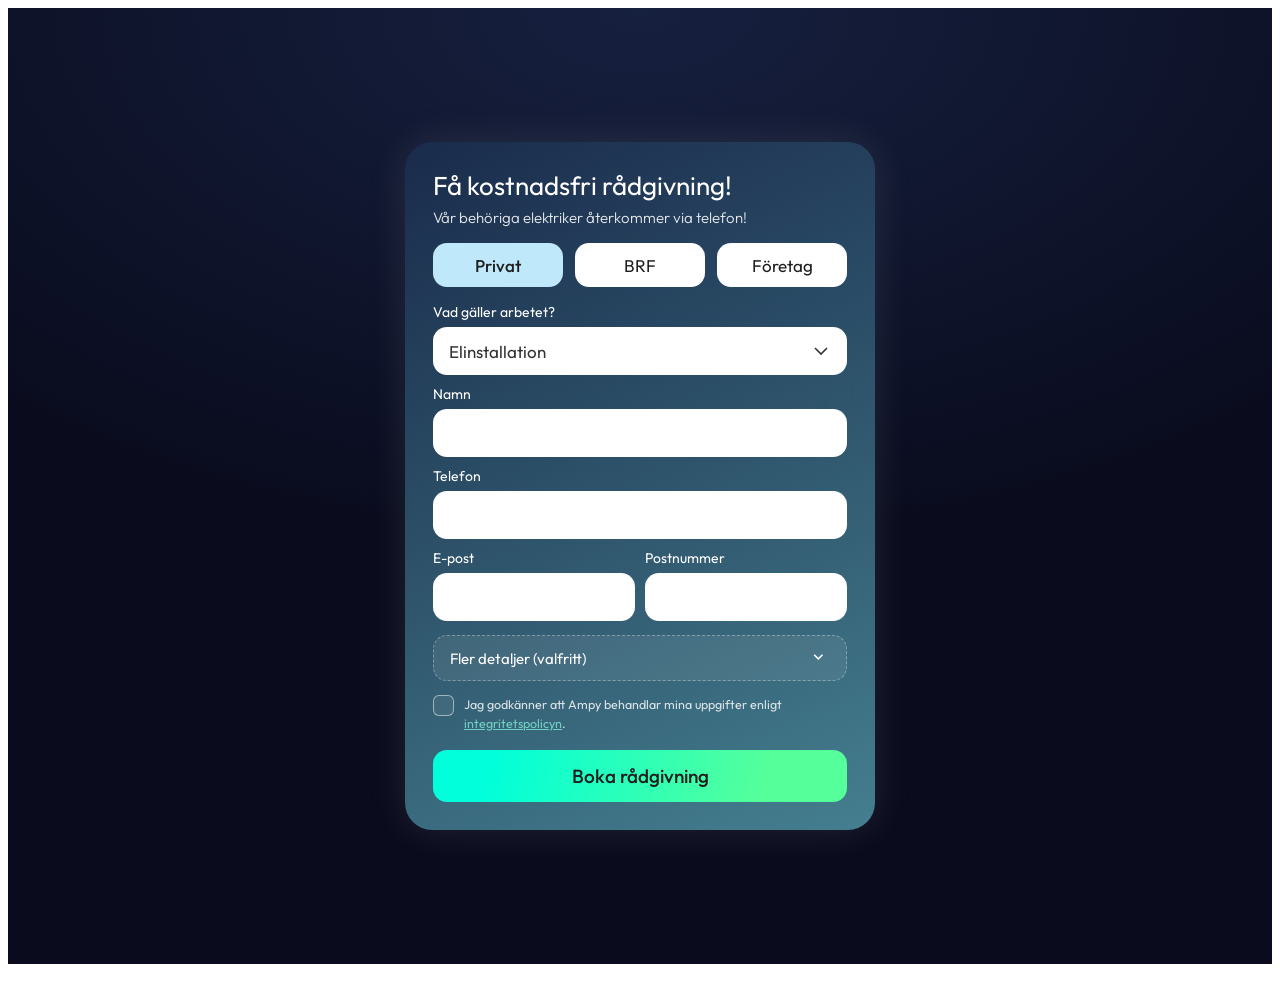
==== bricks/ampy-offert-form.html @ a992752e "Fält-struktur per bokningsavdelningens feedback - E-post är nu OBLIGATORISK (privat: Namn/Telefon st" ====
<!DOCTYPE html>
<html lang="sv">
<head>
<meta charset="utf-8">
<meta name="viewport" content="width=device-width, initial-scale=1">
<title>Ampy offertformulär — produktionskomponent</title>
<!--
  ===========================================================================
  AMPY OFFERTFORMULÄR — PRODUKTIONSKOMPONENT (WordPress / Bricks)
  ===========================================================================
  Tre delar i Bricks:
   (1) <style>  -> Bricks "Custom CSS" (scopat under .aof global class)
   (2) <div class="aof" data-ampy-path="{{post_url}}">  -> Bricks element/template i Hero 2
       (sätt data-ampy-path via DYNAMIC DATA — OBLIGATORISKT; location.pathname är bara nödfallback)
   (3) <script>  -> ETT globalt Bricks Code-element (sitewide)

  DEV MÅSTE göra innan go-live (script-toppen):
   - ENDPOINT = riktig lead-route; SOURCE_FORM bekräftad; PREVIEW=false.
   - Endpoint MÅSTE: persistera consent_at (server-timestamp) + policy_version; verifiera honeypot
     (company_url) tom; normalisera/validera; mappa kallsida -> deals.lead_magnet_slug; hantera bilder
     via multipart (skickas EJ i JSON-payloaden); rate-limita; returnera 2xx endast vid lyckad skrivning.
   - Self-hosta Outfit (@font-face nedan) och TA BORT Google Fonts-länken (PREVIEW-ONLY).
   - ?path= honoreras ENDAST när PREVIEW=true (säkerhet) — i prod styr data-ampy-path/pathname.
  ===========================================================================
-->
<link rel="preconnect" href="https://fonts.googleapis.com">
<link rel="preconnect" href="https://fonts.gstatic.com" crossorigin>
<!-- PREVIEW ONLY — ta bort i produktion, self-hosta Outfit via @font-face nedan -->
<link href="https://fonts.googleapis.com/css2?family=Outfit:wght@300;400;500;600&display=swap" rel="stylesheet">
<style>
/* @font-face{font-family:'Outfit';src:url('/wp-content/themes/ampy/fonts/Outfit.woff2') format('woff2-variations');font-weight:300 600;font-display:swap} */
:root{--mid:#090b32;--sea:#5eb1bf;--neon1:#55ff9a;--neon2:#00ffda;--crystal:#b6f2ff;--lightblue:#bfe9fb;--teal:#00a991;--ink:#1e1e1e;--charcoal:#333;--gray:#b2b2b2;--white:#fff}
.aof-host{min-height:100vh;display:flex;align-items:center;justify-content:center;padding:28px 18px;background:radial-gradient(120% 90% at 50% 0%,#16203f 0%,#0a0c1e 62%)}
.aof *{box-sizing:border-box}
.aof{width:100%;max-width:470px;font-family:'Outfit',system-ui,sans-serif}
.aof .card{position:relative;border-radius:27px;padding:28px;color:var(--white);backdrop-filter:blur(30px);-webkit-backdrop-filter:blur(30px);box-shadow:0 0 38px rgba(181,181,181,.14)}
.aof .card::before{content:"";position:absolute;inset:0;border-radius:27px;background:linear-gradient(156.51deg,#090B32 -33%,#5EB1BF 111%);opacity:.76;z-index:0}
.aof .card>*{position:relative;z-index:1}
.aof .title{font-size:26px;line-height:1.25;font-weight:400;margin:0;white-space:nowrap}
.aof .subtitle{font-size:15px;line-height:1.3;font-weight:300;color:var(--white);margin:5px 0 0;opacity:.9}
.aof form{margin:0}
.aof .group{margin-top:16px}
.aof .fld{margin-top:10px}
.aof .fld:first-child{margin-top:0}
.aof .row2{display:flex;gap:10px;margin-top:10px}
.aof .row2 .fld{flex:1;margin-top:0;min-width:0}
.aof label.l{display:block;font-size:14px;line-height:18px;font-weight:400;color:var(--white);margin:0 0 6px}
.aof label.l .opt{opacity:.7}
.aof label.l .req{font-size:12px;color:#7fe9d3;opacity:.9}
.aof .inp{width:100%;height:48px;border:0;border-radius:14px;background:var(--white);color:var(--charcoal);font-family:inherit;font-size:17px;font-weight:400;padding:0 16px;outline:none;transition:box-shadow .15s}
.aof textarea.inp{height:78px;padding:12px 16px;resize:none;line-height:1.4}
.aof select.inp{appearance:none;background-image:url("data:image/svg+xml;utf8,<svg xmlns='http://www.w3.org/2000/svg' width='22' height='22' fill='none' stroke='%23333333' stroke-width='1.6'><path d='M5 8l6 6 6-6'/></svg>");background-repeat:no-repeat;background-position:right 15px center}
.aof .inp:focus{box-shadow:0 0 0 3px rgba(0,169,145,.5)}
.aof .fld.err .inp{box-shadow:0 0 0 2px var(--teal)}
.aof .help{display:none;font-size:13px;line-height:1.35;color:#bff3e6;margin:7px 2px 0}
.aof .fld.err .help{display:block}
.aof .seg{display:flex;gap:12px}
.aof .seg button{flex:1;height:44px;border:0;border-radius:14px;background:var(--white);color:var(--ink);font-family:inherit;font-size:17px;font-weight:400;cursor:pointer;transition:.15s}
.aof .seg button[aria-checked="true"]{background:var(--lightblue);font-weight:500}
.aof .seg button:focus-visible{outline:2px solid var(--teal);outline-offset:2px}
.aof .gchip{display:flex;align-items:center;gap:9px;background:rgba(255,255,255,.13);border:1px solid rgba(255,255,255,.18);border-radius:14px;padding:11px 14px;font-size:15px;color:var(--white)}
.aof .gchip .ic{width:18px;height:18px;color:#7fe9d3;flex:none}
.aof .consent{display:flex;gap:10px;align-items:flex-start;margin-top:14px;cursor:pointer}
.aof .consent input{appearance:none;flex:0 0 21px;width:21px;height:21px;margin:0;border:1.5px solid rgba(255,255,255,.5);border-radius:6px;background:rgba(255,255,255,.06);cursor:pointer;position:relative}
.aof .consent input:checked{background:var(--teal);border-color:var(--teal)}
.aof .consent input:checked::after{content:"";position:absolute;left:6.5px;top:3px;width:5px;height:9px;border:solid #042b24;border-width:0 2px 2px 0;transform:rotate(45deg)}
.aof .consent input:focus-visible{box-shadow:0 0 0 3px rgba(0,169,145,.45)}
.aof .consent span{font-size:12.5px;line-height:1.45;color:var(--white);opacity:.82}
.aof .consent a{color:#7fe9d3}
.aof .btn{width:100%;height:52px;border:0;border-radius:14px;font-family:inherit;font-size:19px;font-weight:500;cursor:pointer;display:flex;align-items:center;justify-content:center;gap:9px;transition:.18s;margin-top:18px}
.aof .btn-primary{background:linear-gradient(282.84deg,var(--neon1) 20%,var(--neon2) 86%);color:var(--ink)}
.aof .btn:disabled{opacity:.6;cursor:default}
.aof .disc{margin-top:14px}
.aof .disc>button{display:flex;align-items:center;justify-content:space-between;width:100%;height:46px;padding:0 16px;background:rgba(255,255,255,.08);border:1px dashed rgba(255,255,255,.32);border-radius:14px;color:var(--white);font-family:inherit;font-size:15px;font-weight:400;cursor:pointer}
.aof .disc[data-open="false"] .disc-body{display:none}
.aof .disc-body{padding-top:4px}
.aof .upload{display:flex;align-items:center;justify-content:center;gap:9px;height:58px;border:1.5px dashed rgba(255,255,255,.34);border-radius:14px;color:var(--white);opacity:.7;font-size:14px;margin-top:6px;cursor:pointer}
.aof .hp{position:absolute;left:-9999px;width:1px;height:1px;overflow:hidden}
.aof .sr-only{position:absolute;width:1px;height:1px;overflow:hidden;clip:rect(0,0,0,0)}
.aof .noform{background:rgba(255,255,255,.06);border:1px dashed rgba(255,255,255,.3);border-radius:20px;padding:24px;color:rgba(255,255,255,.85);font-size:15px;line-height:1.5}
.aof .noform a{color:#7fe9d3}
.aof .done{text-align:center;padding:8px 4px}
.aof .done .ok{width:56px;height:56px;border-radius:50%;background:var(--teal);display:flex;align-items:center;justify-content:center;margin:0 auto 14px}
.aof .done .ok svg{width:28px;height:28px;stroke:#042b24}
.aof .done h2{font-size:23px;font-weight:400;margin:0 0 8px;outline:none}
.aof .done p{font-size:15px;line-height:1.5;font-weight:300;color:var(--white);opacity:.85;margin:0}
.aof .done a{color:#7fe9d3}
.aof .payload{margin-top:14px;font-family:ui-monospace,Menlo,monospace;font-size:11.5px;color:#7fe9d3;background:rgba(0,0,0,.25);border:1px solid rgba(127,233,211,.25);border-radius:10px;padding:10px;white-space:pre-wrap;text-align:left}
.aof svg.ic{display:block}
@media (max-width:600px){
  .aof-host{padding:0;align-items:flex-start;background:#0a0c1e}
  .aof{max-width:none}
  .aof .card{padding:24px 20px;border-radius:22px}
  .aof .title{font-size:24px;white-space:normal;line-height:1.2}
  .aof .row2{flex-direction:column;gap:0}
  .aof .row2 .fld{margin-top:10px}
  .aof .inp{height:52px}
  .aof .btn{height:54px}
}
</style>
</head>
<body>
<div class="aof-host">
  <div class="aof" id="ampy-form-root" data-ampy-path=""></div>
</div>
<p id="aof-live" role="status" aria-live="polite" style="position:absolute;width:1px;height:1px;overflow:hidden;clip:rect(0,0,0,0)"></p>
<script>
(function(){
  /* ===== DEV-INSTÄLLNINGAR ===== */
  var ENDPOINT='/wp-json/ampy/v1/lead';      /* TODO dev */
  var SOURCE_FORM=3;                          /* TODO dev: bekräfta kod */
  var PREVIEW=true;                           /* prod: false */
  var POLICY_VERSION='ampy-privacy-2026-06';  /* TODO dev: bekräfta version */

  /* ===== HELPERS ===== */
  function esc(s){return String(s==null?'':s).replace(/[&<>"']/g,function(c){return {'&':'&amp;','<':'&lt;','>':'&gt;','"':'&quot;',"'":'&#39;'}[c];});}
  function toE164(s){s=String(s||'').replace(/[\s\-()]/g,'');if(/^00/.test(s))s='+'+s.slice(2);else if(/^0/.test(s))s='+46'+s.slice(1);else if(/^46/.test(s))s='+'+s;return s;}
  function cap(s){return s.charAt(0).toUpperCase()+s.slice(1);}

  /* ===== TAXONOMI + MAPS (en diffbar källa) ===== */
  var PRIVAT_OPTS=['Elinstallation','Belysning','Kök och badrum','Laddbox','Energi & effekt','Elfel','Annat'];
  var ORG_OPTS=['Större elinstallation','Belysning','Laddbox','Service & underhåll','Elbesiktning','Energi & effekt','Elfel','Annat'];
  var SERVICE={vitvaror:'Vitvaror',utomhusbelysning:'Utomhusbelysning',strombrytare:'Strömbrytare','ugn-spis':'Ugn & spis',spotlights:'Spotlights','smarta-hem':'Smarta hem',luftvarmepump:'Luftvärmepump',lastbalansering:'Lastbalansering',kok:'El i kök',koksrenovering:'Köksrenovering',inomhusbelysning:'Inomhusbelysning',jordfelsbrytare:'Jordfelsbrytare',glodlampa:'Glödlampor',golvvarme:'Golvvärme','felsokning-av-el':'Felsökning av el',elrenovering:'Elrenovering',elcentral:'Elcentral',elbesiktning:'Elbesiktning',belysning:'Belysning',badrumsrenovering:'Badrumsrenovering',armatur:'Armatur',badrum:'El i badrum'};
  var EFX={
    villor:{kundtyp:'privat',vertical:'service',opts:PRIVAT_OPTS},
    radhus:{kundtyp:'privat',vertical:'service',opts:PRIVAT_OPTS},
    restauranger:{kundtyp:'foretag',vertical:'foretag_brf',opts:['Storkök / fläkt / trefas','Större elinstallation','Belysning','Service & underhåll','Elfel','Laddbox','Annat']},
    hotell:{kundtyp:'foretag',vertical:'foretag_brf',opts:['Större elinstallation','Belysning','Laddbox','Service & underhåll','Energi & effekt','Elbesiktning','Elfel','Annat']},
    kontor:{kundtyp:'foretag',vertical:'foretag_brf',opts:['Större elinstallation','Belysning','Laddbox','Service & underhåll','Elfel','Annat']},
    butik:{kundtyp:'foretag',vertical:'foretag_brf',opts:['Belysning','Större elinstallation','Service & underhåll','Laddbox','Elfel','Annat']},
    kommuner:{kundtyp:'foretag',vertical:'foretag_brf',orgLabel:'Förvaltning eller enhet',opts:['Större elinstallation','Belysning','Elbesiktning','Laddbox','Service & underhåll','Energi & effekt','Elfel','Annat']},
    idrottshallar:{kundtyp:'foretag',vertical:'foretag_brf',orgLabel:'Verksamhetens namn',opts:['Större elinstallation','Belysning','Energi & effekt','Service & underhåll','Elbesiktning','Elfel','Annat']},
    foretag:{kundtyp:'foretag',vertical:'foretag_brf',opts:ORG_OPTS},
    byggforetag:{kundtyp:'foretag',vertical:'foretag_brf',opts:['Större elinstallation','Elbesiktning','Belysning','Service & underhåll','Elfel','Annat']},
    entreprenad:{kundtyp:'foretag',vertical:'foretag_brf',opts:['Större elinstallation','Elbesiktning','Belysning','Laddbox','Service & underhåll','Annat']},
    bostadsrattsforening:{kundtyp:'brf',vertical:'foretag_brf',orgLabel:'Föreningens namn',opts:['Laddbox','Större elinstallation','Belysning','Elbesiktning','Service & underhåll','Energi & effekt','Elfel','Annat']},
    tredjepartsinstallationer:{kundtyp:'foretag',vertical:'foretag_brf',opts:['Större elinstallation','Laddbox','Belysning','Service & underhåll','Elbesiktning','Elfel','Annat']}
  };
  /* "Elektriker för <X>" (ägar-vald form; copy-finlir av singular/plural tas i copy-passet) */
  var FORLABEL={villor:'villa',radhus:'radhus',restauranger:'restaurang',hotell:'hotell',kontor:'kontor',butik:'butik',kommuner:'kommun',idrottshallar:'idrottshall',foretag:'företag',byggforetag:'byggföretag',entreprenad:'entreprenad',bostadsrattsforening:'bostadsrättsförening',tredjepartsinstallationer:'tredjepartsinstallation'};
  var SV_ORT={nacka:'Nacka',sodertalje:'Södertälje',sollentuna:'Sollentuna',taby:'Täby',jarfalla:'Järfälla',vaxholm:'Vaxholm',varmdo:'Värmdö',vallingby:'Vällingby',huddinge:'Huddinge',solna:'Solna',stockholm:'Stockholm','upplands-vasby':'Upplands Väsby',tyreso:'Tyresö',lidingo:'Lidingö',osteraker:'Österåker',bromma:'Bromma',sundbyberg:'Sundbyberg'};
  var BRADSKA={'Inom 24 timmar':'24h','Inom 72 timmar':'72h','Om 1-2 veckor':'1_2v','Flexibelt':'flexibel'};
  var UTIL=['/offert','/kopvillkor','/integritetspolicy','/cookiepolicy','/thank-you','/nyheter','/tillganglighet','/om-oss'];
  function ortName(s){return SV_ORT[s]||s.split('-').map(cap).join(' ');}

  /* ===== RESOLVER (case-insensitive, slash-säker, XSS-säker via teckenvitlista) ===== */
  function resolve(p){
    p=String(p||'').replace(/^https?:\/\/[^/]+/,'').replace(/[?#].*$/,'').toLowerCase().replace(/\/{2,}/g,'/').replace(/^\/+|\/+$/g,'');
    p='/'+p;
    if(/^\/eljour(\/|$)/.test(p)) return {render:false,kind:'eljour'};
    if(/^\/solcellsbatterier(\/|$)/.test(p)||/^\/laddboxar(\/|$)/.test(p)||/^\/batterilagring(\/|$)/.test(p)) return {render:false,kind:'produkt'};
    if(UTIL.indexOf(p)>-1) return {render:false,kind:'utility'};
    var m;
    if((m=p.match(/^\/elservice\/([a-z0-9åäö-]+)$/))&&SERVICE[m[1]]) return {render:true,kundtyp:'privat',tjanst:SERVICE[m[1]],tjanstLocked:true,vertical:'service',source:p};
    if(p==='/elservice') return {render:true,kundtyp:'privat',ask:true,vertical:'service',source:p};
    var es=p.slice(1);
    if(EFX[es]&&es.indexOf('/')===-1){var efx=EFX[es];return {render:true,kundtyp:efx.kundtyp,ask:true,opts:efx.opts,forLabel:FORLABEL[es],orgLabel:efx.orgLabel,vertical:efx.vertical,source:p};}
    if(m=p.match(/^\/laddbox\/([a-z0-9åäö-]+)$/)) return {render:true,kundtyp:'privat',tjanst:'Laddbox',tjanstLocked:true,ort:ortName(m[1]),ortWord:'Laddbox',vertical:'laddbox',source:p};
    if(m=p.match(/^\/elinstallation\/([a-z0-9åäö-]+)$/)) return {render:true,kundtyp:'privat',tjanst:'Elinstallation',tjanstLocked:true,ort:ortName(m[1]),ortWord:'Elinstallation',vertical:'service',source:p};
    if(m=p.match(/^\/elektriker\/([a-z0-9åäö-]+)$/)) return {render:true,kundtyp:'privat',ask:true,ort:ortName(m[1]),ortWord:'Elektriker',vertical:'service',source:p};
    if(p==='/elektriker') return {render:true,kundtyp:'privat',ask:true,vertical:'service',source:p};
    if(p==='/laddbox') return {render:true,kundtyp:'privat',tjanst:'Laddbox',tjanstLocked:true,vertical:'laddbox',source:p};
    if(p==='/elinstallation') return {render:true,kundtyp:'privat',tjanst:'Elinstallation',tjanstLocked:true,vertical:'service',source:p};
    return {render:true,kundtyp:'privat',ask:true,vertical:'oklart',source:p};
  }

  var SEG={privat:'Privat',brf:'BRF',foretag:'Företag'};
  var FIELDS=['namn','kontakt','telefon','postnr','epost','beskriv','adress','orgname','orgnr','tj','tid'];
  var root=document.getElementById('ampy-form-root');
  if(!root) return;
  var qs=new URLSearchParams(location.search);
  var rawPath=(PREVIEW&&qs.get('path'))?qs.get('path'):(root.getAttribute('data-ampy-path')||location.pathname);
  try{rawPath=decodeURIComponent(rawPath);}catch(e){}
  var st={seg:'privat',segTouched:false,open:false,done:false,error:false,sending:false,cfg:null,vals:{},gdpr:false,lastPayload:null};

  function announce(msg){var l=document.getElementById('aof-live');if(l)l.textContent=msg;}
  function snap(){FIELDS.forEach(function(id){var e=document.getElementById('aof-'+id);if(e)st.vals[id]=e.value;});var g=document.getElementById('aof-gdpr');if(g)st.gdpr=g.checked;}
  function fill(){FIELDS.forEach(function(id){var e=document.getElementById('aof-'+id);if(e&&st.vals[id]!=null)e.value=st.vals[id];});var g=document.getElementById('aof-gdpr');if(g)g.checked=!!st.gdpr;}

  function fld(label,id,type,opt){var im=type==='tel'?' inputmode="tel"':(type==='num'?' inputmode="numeric"':'');var t=type==='num'?'text':type;var ac=(id==='namn'||id==='kontakt')?'name':id==='telefon'?'tel':id==='postnr'?'postal-code':id==='epost'?'email':'off';
    return '<div class="fld"><label class="l" for="aof-'+id+'">'+esc(label)+(opt?' <span class="opt">(valfritt)</span>':'')+'</label><input class="inp" id="aof-'+id+'" type="'+t+'"'+im+' autocomplete="'+ac+'" aria-describedby="aof-'+id+'-h"><p class="help" id="aof-'+id+'-h"></p></div>';}
  function seg(){return '<div class="seg" role="radiogroup" aria-label="Kundtyp">'+['privat','brf','foretag'].map(function(k){var s=st.seg===k;return '<button type="button" role="radio" data-seg="'+k+'" aria-checked="'+s+'" tabindex="'+(s?'0':'-1')+'">'+SEG[k]+'</button>';}).join('')+'</div>';}
  function requiredFields(cfg){
    if(st.seg==='privat') return fld('Namn','namn','text',false)+fld('Telefon','telefon','tel',false)+'<div class="row2">'+fld('E-post','epost','email',false)+fld('Postnummer','postnr','num',false)+'</div>';
    var useL=(st.seg===cfg.kundtyp)?cfg.orgLabel:null;var nm=st.seg==='brf'?(useL||'Föreningens namn'):(useL||'Företagsnamn');
    return fld(nm,'orgname','text',false)+'<div class="row2">'+fld('Kontaktperson','kontakt','text',false)+fld('E-post','epost','email',false)+'</div><div class="row2">'+fld('Telefon','telefon','tel',false)+fld('Postnummer','postnr','num',false)+'</div>';
  }
  function tjanstBlock(cfg){
    var chip=(cfg.ort&&cfg.ortWord)?(cfg.ortWord+' i '+cfg.ort):cfg.forLabel?('Elektriker för '+cfg.forLabel):cfg.tjanstLocked?('Gäller: '+cfg.tjanst):null;
    var h=chip?'<div class="gchip"><svg class="ic" viewBox="0 0 24 24" fill="none" stroke="currentColor" stroke-width="2"><path d="M5 12l5 5L20 7"/></svg><span>'+esc(chip)+'</span></div>':'';
    if(cfg.ask){var o=(st.seg==='privat')?PRIVAT_OPTS:(cfg.opts||ORG_OPTS);h+='<div class="fld"><label class="l" for="aof-tj">Vad gäller arbetet?</label><select class="inp" id="aof-tj">'+o.map(function(x){return '<option>'+esc(x)+'</option>';}).join('')+'</select></div>';}
    return h;
  }
  function enrich(cfg){var org=(st.seg!=='privat')?fld('Organisationsnummer','orgnr','num',true):'';return org+'<div class="fld"><label class="l" for="aof-beskriv">Beskriv uppdraget <span class="opt">(valfritt)</span></label><textarea class="inp" id="aof-beskriv"></textarea></div>'+fld('Adress','adress','text',true)+'<div class="fld"><label class="l" for="aof-tid">Tidsram <span class="opt">(valfritt)</span></label><select class="inp" id="aof-tid"><option value="">Välj tidsram</option><option>Inom 24 timmar</option><option>Inom 72 timmar</option><option>Om 1-2 veckor</option><option>Flexibelt</option></select></div><div class="fld"><label class="l" for="aof-bilder">Bilder <span class="opt">(valfritt)</span></label><label class="upload"><input type="file" id="aof-bilder" accept="image/*" multiple style="position:absolute;left:-9999px"><span>Ladda upp bilder</span></label></div>';}
  function formCard(cfg){
    return '<div class="card"><h1 class="title">Få kostnadsfri rådgivning!</h1><p class="subtitle">Vår behöriga elektriker återkommer via telefon!</p>'+
      '<form novalidate><div class="group">'+seg()+'</div>'+
      '<div class="group">'+tjanstBlock(cfg)+requiredFields(cfg)+'</div>'+
      '<div class="disc" data-open="'+st.open+'"><button type="button" data-act="toggle" aria-expanded="'+st.open+'">Fler detaljer (valfritt)<svg class="chev ic" width="20" height="20" viewBox="0 0 24 24" fill="none" stroke="currentColor" stroke-width="1.8"><path d="M5 8l5 5 5-5"/></svg></button><div class="disc-body"><div class="group">'+enrich(cfg)+'</div></div></div>'+
      '<label class="consent"><input type="checkbox" id="aof-gdpr"><span>Jag godkänner att Ampy behandlar mina uppgifter enligt <a href="https://ampy.se/integritetspolicy" target="_blank" rel="noopener">integritetspolicyn</a>.</span></label><p class="help" id="aof-gdpr-h" style="margin-left:31px">Vi behöver ditt godkännande för att få kontakta dig.</p>'+
      '<input type="text" class="hp" id="aof-company_url" name="company_url" tabindex="-1" autocomplete="off" aria-hidden="true">'+
      '<button type="button" class="btn btn-primary" data-act="submit">Boka rådgivning</button></form></div>';
  }
  function excludeCard(cfg){
    if(cfg.kind==='eljour') return '<div class="noform"><b>Akut elfel?</b><br>Ring oss direkt på <a href="tel:+46102657979">010-265 79 79</a>.</div>';
    return '<div class="noform">Formuläret visas inte på den här sidtypen.</div>';
  }
  function doneCard(){return '<div class="card"><div class="done"><div class="ok"><svg viewBox="0 0 24 24" fill="none" stroke-width="2.4"><path d="M5 12l5 5L20 7"/></svg></div><h2 tabindex="-1">Tack, vi har din förfrågan</h2><p>En behörig elektriker återkommer via telefon.</p></div>'+(PREVIEW&&st.lastPayload?'<div class="payload">PREVIEW — POST till '+esc(ENDPOINT)+':\n'+esc(st.lastPayload)+'</div>':'')+'</div>';}
  function errorCard(){return '<div class="card"><div class="done"><h2 tabindex="-1">Något gick fel</h2><p>Försök igen, eller ring oss på <a href="tel:+46102657979">010-265 79 79</a>.</p><button type="button" class="btn btn-primary" data-act="retry">Försök igen</button></div></div>';}

  function render(){
    if(!root) return;
    snap();
    var cfg;try{cfg=resolve(rawPath);}catch(e){cfg={render:true,kundtyp:'privat',ask:true,vertical:'oklart',source:rawPath};}
    st.cfg=cfg;
    if(cfg.kundtyp&&!st.segTouched)st.seg=cfg.kundtyp;
    try{
      if(!cfg.render){root.innerHTML=excludeCard(cfg);return;}
      if(st.error){root.innerHTML=errorCard();var eh=root.querySelector('.done h2');if(eh)eh.focus();return;}
      if(st.done){root.innerHTML=doneCard();var dh=root.querySelector('.done h2');if(dh)dh.focus();announce('Tack, vi har din förfrågan. En behörig elektriker återkommer via telefon.');return;}
      root.innerHTML=formCard(cfg);
      fill();
    }catch(e){root.innerHTML=errorCard();}
  }

  function val(id){var e=document.getElementById('aof-'+id);return e?e.value.trim():'';}
  function validate(){
    var ids=(st.seg==='privat')?['namn','telefon','epost','postnr']:['orgname','kontakt','telefon','epost','postnr'];
    var ok=true,first=null;
    var MSG={namn:'Skriv ditt namn.',kontakt:'Skriv kontaktpersonens namn.',telefon:'Skriv ett telefonnummer vi kan nå dig på.',epost:'Skriv en giltig e-postadress.',postnr:'Postnummer ska vara fem siffror.',orgname:'Fyll i namnet.'};
    ids.forEach(function(id){var el=document.getElementById('aof-'+id);if(!el)return;var f=el.closest('.fld'),bad=false,v=el.value.trim();
      if(id==='postnr')bad=!/^\d{3}\s?\d{2}$/.test(v);
      else if(id==='telefon')bad=v.replace(/[\s\-()]/g,'').replace(/^\+46/,'0').replace(/\D/g,'').length<7;
      else if(id==='epost')bad=!/^[^@\s]+@[^@\s]+\.[^@\s]+$/.test(v);
      else bad=v.length<2;
      var h=document.getElementById('aof-'+id+'-h');if(h)h.textContent=bad?(MSG[id]||''):'';
      if(f)f.classList.toggle('err',bad);el.setAttribute('aria-invalid',bad?'true':'false');if(bad){ok=false;if(!first)first=el;}});
    var gd=document.getElementById('aof-gdpr'),gh=document.getElementById('aof-gdpr-h');
    if(gd&&!gd.checked){ok=false;if(gh)gh.style.display='block';if(!first)first=gd;}else if(gh){gh.style.display='none';}
    if(!ok)announce('Kontrollera de markerade fälten.');
    return {ok:ok,first:first};
  }
  function buildPayload(){var cfg=st.cfg;var tjEl=document.getElementById('aof-tj');var tj=cfg.tjanstLocked?cfg.tjanst:(tjEl?tjEl.value:'');var tid=document.getElementById('aof-tid');var hp=document.getElementById('aof-company_url');var bi=document.getElementById('aof-bilder');
    return {full_name:(st.seg==='privat'?val('namn'):val('kontakt')),phone_e164:toE164(val('telefon')),postal_code:val('postnr').replace(/\D/g,''),email:val('epost'),org_number:(st.seg!=='privat'&&val('orgnr')?val('orgnr').replace(/\D/g,''):null),org_name:(st.seg!=='privat'?val('orgname'):null),kundtyp:st.seg,vertical:cfg.vertical,tjanst_intresse:tj,bradska:(tid&&BRADSKA[tid.value])||null,beskrivning:val('beskriv')||null,street_address:val('adress')||null,bilder_count:(bi&&bi.files?bi.files.length:0),kallsida:cfg.source,source:'bricks',source_form:SOURCE_FORM,consent:true,policy_version:POLICY_VERSION,company_url:(hp?hp.value:'')};
  }
  function submit(){
    if(st.sending)return;
    var v=validate();if(!v.ok){if(v.first)v.first.focus();return;}
    var hp=document.getElementById('aof-company_url');if(hp&&hp.value)return; /* honeypot */
    var payload;try{payload=buildPayload();}catch(e){st.error=true;render();return;}
    st.lastPayload=JSON.stringify(payload,null,2);
    if(PREVIEW){st.done=true;render();return;}
    st.sending=true;var btn=root.querySelector('[data-act="submit"]');if(btn){btn.disabled=true;btn.textContent='Skickar…';}
    var ctrl=new AbortController(),to=setTimeout(function(){ctrl.abort();},10000);
    fetch(ENDPOINT,{method:'POST',headers:{'Content-Type':'application/json'},body:JSON.stringify(payload),signal:ctrl.signal})
      .then(function(r){clearTimeout(to);if(!r.ok)throw new Error('http '+r.status);st.sending=false;st.done=true;render();})
      .catch(function(){clearTimeout(to);st.sending=false;st.error=true;render();});
  }

  root.addEventListener('click',function(e){
    var sb=e.target.closest('[data-seg]');if(sb){st.seg=sb.dataset.seg;st.segTouched=true;render();var a=root.querySelector('.seg [aria-checked="true"]');if(a)a.focus();return;}
    var a=e.target.closest('[data-act]');if(!a)return;var act=a.dataset.act;
    if(act==='toggle'){st.open=!st.open;render();}
    else if(act==='submit'){submit();}
    else if(act==='retry'){st.error=false;render();}
  });
  root.addEventListener('keydown',function(e){
    var t=e.target;
    if(t&&t.getAttribute&&t.getAttribute('role')==='radio'&&['ArrowRight','ArrowLeft','ArrowUp','ArrowDown'].indexOf(e.key)>-1){
      e.preventDefault();var order=['privat','brf','foretag'],i=order.indexOf(st.seg),d=(e.key==='ArrowRight'||e.key==='ArrowDown')?1:-1;
      st.seg=order[(i+d+3)%3];st.segTouched=true;render();var a=root.querySelector('.seg [aria-checked="true"]');if(a)a.focus();
    }
  });
  render();
})();
</script>
</body>
</html>
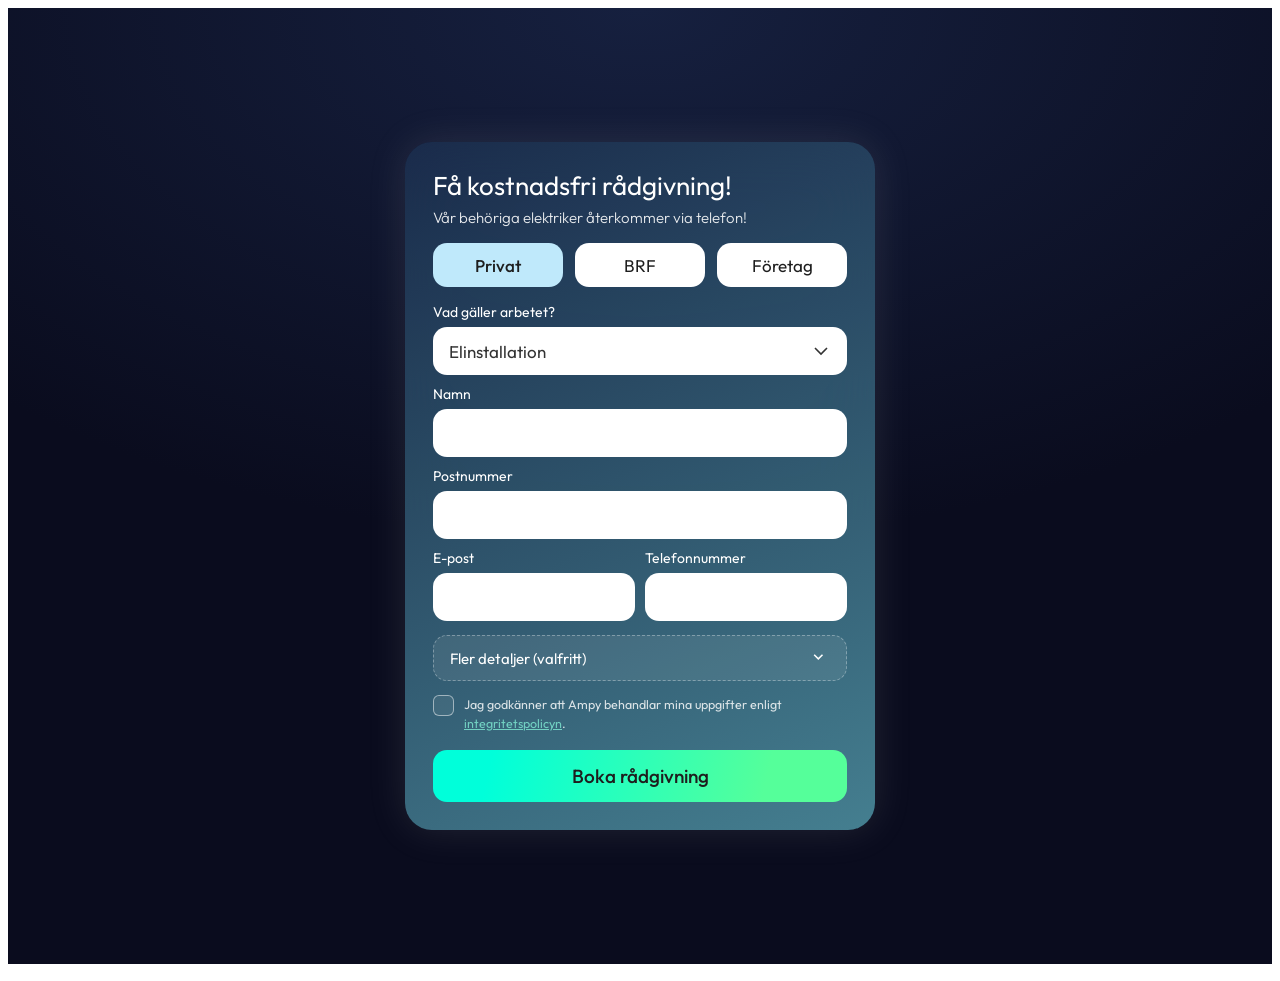
==== commit 3ddbf7f3: "Fält-finlir: swap E-post/Postnummer (org) + Telefon/Postnummer (privat), 'Telefonnummer', symmetrisk" ====
--- a/bricks/ampy-offert-form.html
+++ b/bricks/ampy-offert-form.html
@@ -92,7 +92,7 @@
   .aof{max-width:none}
   .aof .card{padding:24px 20px;border-radius:22px}
   .aof .title{font-size:24px;white-space:normal;line-height:1.2}
-  .aof .row2{flex-direction:column;gap:0}
+  .aof .row2{flex-direction:column;gap:0;margin-top:0}
   .aof .row2 .fld{margin-top:10px}
   .aof .inp{height:52px}
   .aof .btn{height:54px}
@@ -181,9 +181,9 @@
     return '<div class="fld"><label class="l" for="aof-'+id+'">'+esc(label)+(opt?' <span class="opt">(valfritt)</span>':'')+'</label><input class="inp" id="aof-'+id+'" type="'+t+'"'+im+' autocomplete="'+ac+'" aria-describedby="aof-'+id+'-h"><p class="help" id="aof-'+id+'-h"></p></div>';}
   function seg(){return '<div class="seg" role="radiogroup" aria-label="Kundtyp">'+['privat','brf','foretag'].map(function(k){var s=st.seg===k;return '<button type="button" role="radio" data-seg="'+k+'" aria-checked="'+s+'" tabindex="'+(s?'0':'-1')+'">'+SEG[k]+'</button>';}).join('')+'</div>';}
   function requiredFields(cfg){
-    if(st.seg==='privat') return fld('Namn','namn','text',false)+fld('Telefon','telefon','tel',false)+'<div class="row2">'+fld('E-post','epost','email',false)+fld('Postnummer','postnr','num',false)+'</div>';
+    if(st.seg==='privat') return fld('Namn','namn','text',false)+fld('Postnummer','postnr','num',false)+'<div class="row2">'+fld('E-post','epost','email',false)+fld('Telefonnummer','telefon','tel',false)+'</div>';
     var useL=(st.seg===cfg.kundtyp)?cfg.orgLabel:null;var nm=st.seg==='brf'?(useL||'Föreningens namn'):(useL||'Företagsnamn');
-    return fld(nm,'orgname','text',false)+'<div class="row2">'+fld('Kontaktperson','kontakt','text',false)+fld('E-post','epost','email',false)+'</div><div class="row2">'+fld('Telefon','telefon','tel',false)+fld('Postnummer','postnr','num',false)+'</div>';
+    return fld(nm,'orgname','text',false)+'<div class="row2">'+fld('Kontaktperson','kontakt','text',false)+fld('Postnummer','postnr','num',false)+'</div><div class="row2">'+fld('Telefonnummer','telefon','tel',false)+fld('E-post','epost','email',false)+'</div>';
   }
   function tjanstBlock(cfg){
     var chip=(cfg.ort&&cfg.ortWord)?(cfg.ortWord+' i '+cfg.ort):cfg.forLabel?('Elektriker för '+cfg.forLabel):cfg.tjanstLocked?('Gäller: '+cfg.tjanst):null;
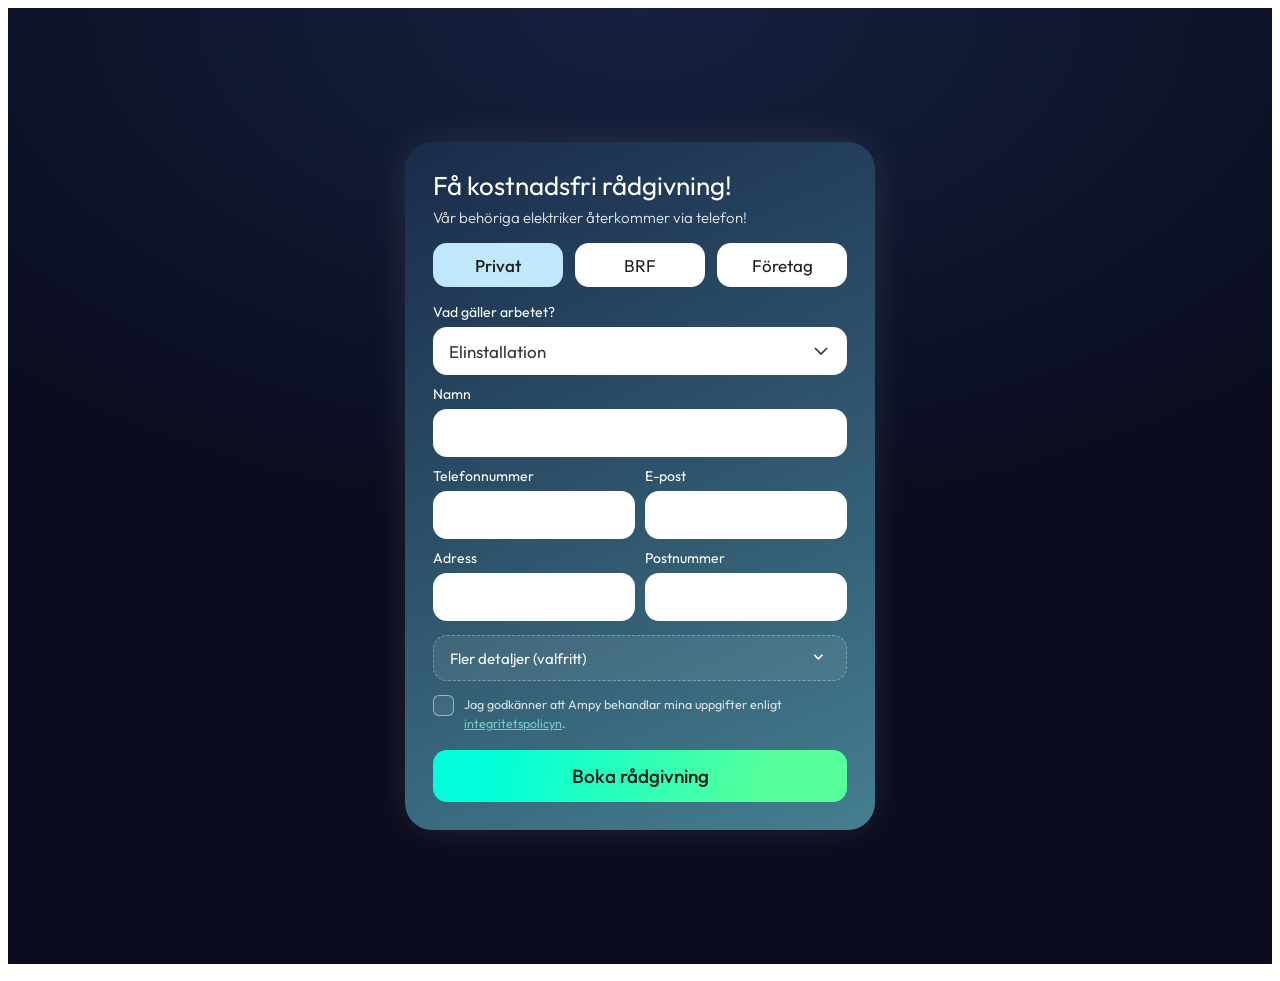
==== commit 90e5c9dd: "Privat: lägg till Adress som obligatoriskt fält Privat huvudvy nu: Namn (stor) + [Telefonnummer | E-" ====
--- a/bricks/ampy-offert-form.html
+++ b/bricks/ampy-offert-form.html
@@ -181,7 +181,7 @@
     return '<div class="fld"><label class="l" for="aof-'+id+'">'+esc(label)+(opt?' <span class="opt">(valfritt)</span>':'')+'</label><input class="inp" id="aof-'+id+'" type="'+t+'"'+im+' autocomplete="'+ac+'" aria-describedby="aof-'+id+'-h"><p class="help" id="aof-'+id+'-h"></p></div>';}
   function seg(){return '<div class="seg" role="radiogroup" aria-label="Kundtyp">'+['privat','brf','foretag'].map(function(k){var s=st.seg===k;return '<button type="button" role="radio" data-seg="'+k+'" aria-checked="'+s+'" tabindex="'+(s?'0':'-1')+'">'+SEG[k]+'</button>';}).join('')+'</div>';}
   function requiredFields(cfg){
-    if(st.seg==='privat') return fld('Namn','namn','text',false)+fld('Postnummer','postnr','num',false)+'<div class="row2">'+fld('E-post','epost','email',false)+fld('Telefonnummer','telefon','tel',false)+'</div>';
+    if(st.seg==='privat') return fld('Namn','namn','text',false)+'<div class="row2">'+fld('Telefonnummer','telefon','tel',false)+fld('E-post','epost','email',false)+'</div><div class="row2">'+fld('Adress','adress','text',false)+fld('Postnummer','postnr','num',false)+'</div>';
     var useL=(st.seg===cfg.kundtyp)?cfg.orgLabel:null;var nm=st.seg==='brf'?(useL||'Föreningens namn'):(useL||'Företagsnamn');
     return fld(nm,'orgname','text',false)+'<div class="row2">'+fld('Kontaktperson','kontakt','text',false)+fld('Postnummer','postnr','num',false)+'</div><div class="row2">'+fld('Telefonnummer','telefon','tel',false)+fld('E-post','epost','email',false)+'</div>';
   }
@@ -191,7 +191,7 @@
     if(cfg.ask){var o=(st.seg==='privat')?PRIVAT_OPTS:(cfg.opts||ORG_OPTS);h+='<div class="fld"><label class="l" for="aof-tj">Vad gäller arbetet?</label><select class="inp" id="aof-tj">'+o.map(function(x){return '<option>'+esc(x)+'</option>';}).join('')+'</select></div>';}
     return h;
   }
-  function enrich(cfg){var org=(st.seg!=='privat')?fld('Organisationsnummer','orgnr','num',true):'';return org+'<div class="fld"><label class="l" for="aof-beskriv">Beskriv uppdraget <span class="opt">(valfritt)</span></label><textarea class="inp" id="aof-beskriv"></textarea></div>'+fld('Adress','adress','text',true)+'<div class="fld"><label class="l" for="aof-tid">Tidsram <span class="opt">(valfritt)</span></label><select class="inp" id="aof-tid"><option value="">Välj tidsram</option><option>Inom 24 timmar</option><option>Inom 72 timmar</option><option>Om 1-2 veckor</option><option>Flexibelt</option></select></div><div class="fld"><label class="l" for="aof-bilder">Bilder <span class="opt">(valfritt)</span></label><label class="upload"><input type="file" id="aof-bilder" accept="image/*" multiple style="position:absolute;left:-9999px"><span>Ladda upp bilder</span></label></div>';}
+  function enrich(cfg){var isOrg=(st.seg!=='privat');var org=isOrg?fld('Organisationsnummer','orgnr','num',true):'';var adress=isOrg?fld('Adress','adress','text',true):'';return org+'<div class="fld"><label class="l" for="aof-beskriv">Beskriv uppdraget <span class="opt">(valfritt)</span></label><textarea class="inp" id="aof-beskriv"></textarea></div>'+adress+'<div class="fld"><label class="l" for="aof-tid">Tidsram <span class="opt">(valfritt)</span></label><select class="inp" id="aof-tid"><option value="">Välj tidsram</option><option>Inom 24 timmar</option><option>Inom 72 timmar</option><option>Om 1-2 veckor</option><option>Flexibelt</option></select></div><div class="fld"><label class="l" for="aof-bilder">Bilder <span class="opt">(valfritt)</span></label><label class="upload"><input type="file" id="aof-bilder" accept="image/*" multiple style="position:absolute;left:-9999px"><span>Ladda upp bilder</span></label></div>';}
   function formCard(cfg){
     return '<div class="card"><h1 class="title">Få kostnadsfri rådgivning!</h1><p class="subtitle">Vår behöriga elektriker återkommer via telefon!</p>'+
       '<form novalidate><div class="group">'+seg()+'</div>'+
@@ -225,9 +225,9 @@
 
   function val(id){var e=document.getElementById('aof-'+id);return e?e.value.trim():'';}
   function validate(){
-    var ids=(st.seg==='privat')?['namn','telefon','epost','postnr']:['orgname','kontakt','telefon','epost','postnr'];
+    var ids=(st.seg==='privat')?['namn','telefon','epost','adress','postnr']:['orgname','kontakt','telefon','epost','postnr'];
     var ok=true,first=null;
-    var MSG={namn:'Skriv ditt namn.',kontakt:'Skriv kontaktpersonens namn.',telefon:'Skriv ett telefonnummer vi kan nå dig på.',epost:'Skriv en giltig e-postadress.',postnr:'Postnummer ska vara fem siffror.',orgname:'Fyll i namnet.'};
+    var MSG={namn:'Skriv ditt namn.',kontakt:'Skriv kontaktpersonens namn.',telefon:'Skriv ett telefonnummer vi kan nå dig på.',epost:'Skriv en giltig e-postadress.',adress:'Fyll i adressen.',postnr:'Postnummer ska vara fem siffror.',orgname:'Fyll i namnet.'};
     ids.forEach(function(id){var el=document.getElementById('aof-'+id);if(!el)return;var f=el.closest('.fld'),bad=false,v=el.value.trim();
       if(id==='postnr')bad=!/^\d{3}\s?\d{2}$/.test(v);
       else if(id==='telefon')bad=v.replace(/[\s\-()]/g,'').replace(/^\+46/,'0').replace(/\D/g,'').length<7;
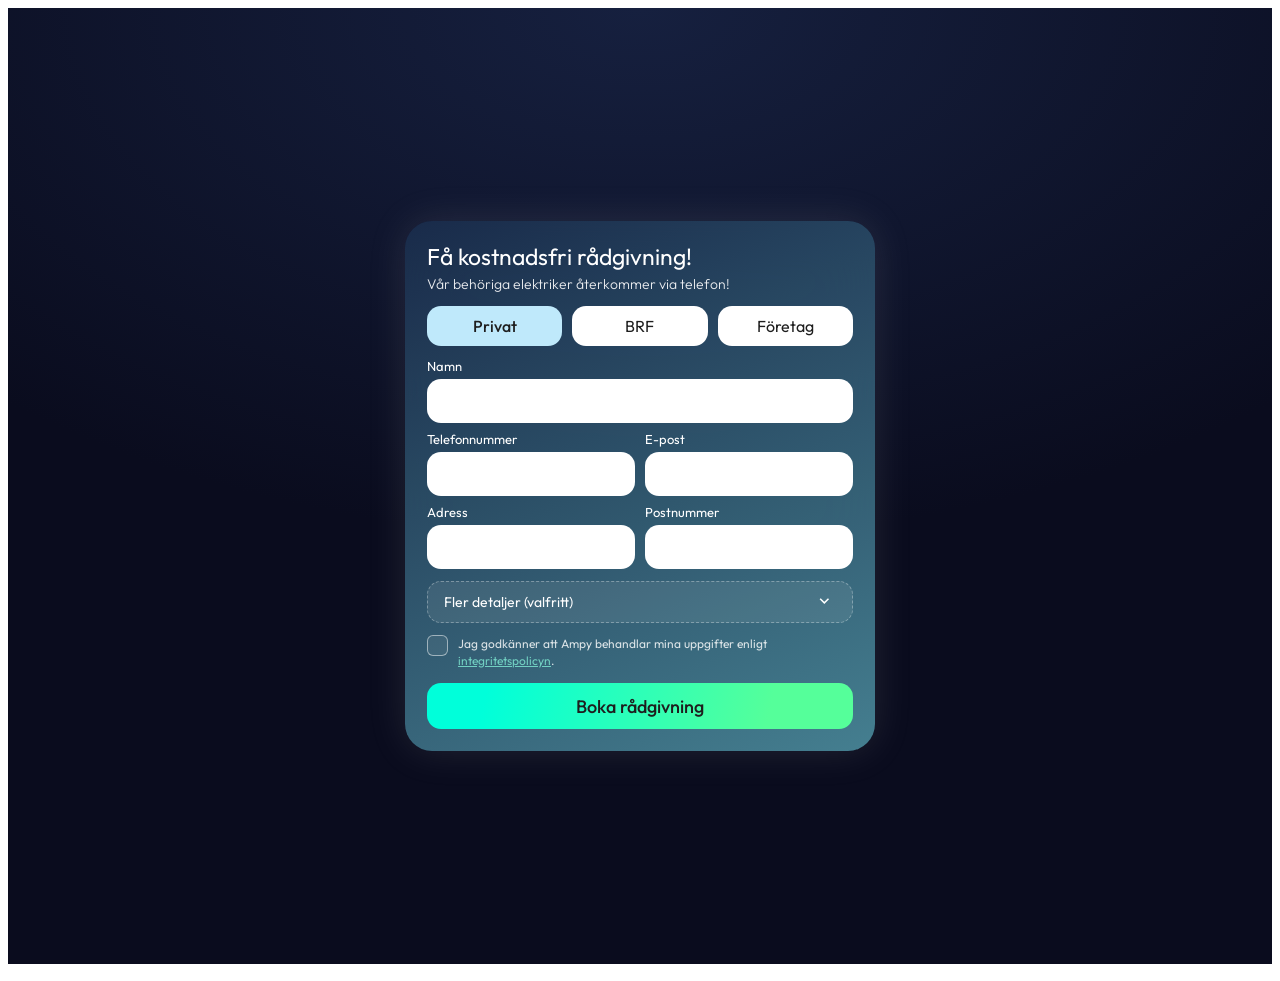
==== commit f18250bf: "Desktop: krymp standardvyn för att rymmas i hero-containern + 3 rena varianter - Desktop-only krympn" ====
--- a/bricks/ampy-offert-form.html
+++ b/bricks/ampy-offert-form.html
@@ -97,6 +97,26 @@
   .aof .inp{height:52px}
   .aof .btn{height:54px}
 }
+@media (min-width:601px){
+  .aof .card{padding:22px}
+  .aof .title{font-size:23px}
+  .aof .subtitle{font-size:14px;margin-top:4px}
+  .aof .group{margin-top:12px}
+  .aof .fld{margin-top:8px}
+  .aof .row2{margin-top:8px}
+  .aof label.l{font-size:13px;line-height:16px;margin-bottom:5px}
+  .aof .inp{height:44px;font-size:16px}
+  .aof textarea.inp{height:62px}
+  .aof .seg{gap:10px}
+  .aof .seg button{height:40px;font-size:16px}
+  .aof .gchip{padding:9px 13px;font-size:14px}
+  .aof .consent{margin-top:12px}
+  .aof .consent span{font-size:12px}
+  .aof .btn{height:46px;font-size:18px;margin-top:14px}
+  .aof .disc{margin-top:12px}
+  .aof .disc>button{height:42px;font-size:14px}
+  .aof .upload{height:50px}
+}
 </style>
 </head>
 <body>
@@ -185,13 +205,15 @@
     var useL=(st.seg===cfg.kundtyp)?cfg.orgLabel:null;var nm=st.seg==='brf'?(useL||'Föreningens namn'):(useL||'Företagsnamn');
     return fld(nm,'orgname','text',false)+'<div class="row2">'+fld('Kontaktperson','kontakt','text',false)+fld('Postnummer','postnr','num',false)+'</div><div class="row2">'+fld('Telefonnummer','telefon','tel',false)+fld('E-post','epost','email',false)+'</div>';
   }
+  function serviceSelect(cfg){var o=(st.seg==='privat')?PRIVAT_OPTS:(cfg.opts||ORG_OPTS);return '<div class="fld"><label class="l" for="aof-tj">Vad gäller arbetet?</label><select class="inp" id="aof-tj">'+o.map(function(x){return '<option>'+esc(x)+'</option>';}).join('')+'</select></div>';}
   function tjanstBlock(cfg){
-    var chip=(cfg.ort&&cfg.ortWord)?(cfg.ortWord+' i '+cfg.ort):cfg.forLabel?('Elektriker för '+cfg.forLabel):cfg.tjanstLocked?('Gäller: '+cfg.tjanst):null;
+    var isEFX=!!cfg.forLabel; /* Form 3 (EFX): ingen chip, "Vad gäller arbetet?" i huvudvyn */
+    var chip=isEFX?null:((cfg.ort&&cfg.ortWord)?(cfg.ortWord+' i '+cfg.ort):cfg.tjanstLocked?('Gäller: '+cfg.tjanst):null);
     var h=chip?'<div class="gchip"><svg class="ic" viewBox="0 0 24 24" fill="none" stroke="currentColor" stroke-width="2"><path d="M5 12l5 5L20 7"/></svg><span>'+esc(chip)+'</span></div>':'';
-    if(cfg.ask){var o=(st.seg==='privat')?PRIVAT_OPTS:(cfg.opts||ORG_OPTS);h+='<div class="fld"><label class="l" for="aof-tj">Vad gäller arbetet?</label><select class="inp" id="aof-tj">'+o.map(function(x){return '<option>'+esc(x)+'</option>';}).join('')+'</select></div>';}
+    if(cfg.ask&&isEFX)h+=serviceSelect(cfg);
     return h;
   }
-  function enrich(cfg){var isOrg=(st.seg!=='privat');var org=isOrg?fld('Organisationsnummer','orgnr','num',true):'';var adress=isOrg?fld('Adress','adress','text',true):'';return org+'<div class="fld"><label class="l" for="aof-beskriv">Beskriv uppdraget <span class="opt">(valfritt)</span></label><textarea class="inp" id="aof-beskriv"></textarea></div>'+adress+'<div class="fld"><label class="l" for="aof-tid">Tidsram <span class="opt">(valfritt)</span></label><select class="inp" id="aof-tid"><option value="">Välj tidsram</option><option>Inom 24 timmar</option><option>Inom 72 timmar</option><option>Om 1-2 veckor</option><option>Flexibelt</option></select></div><div class="fld"><label class="l" for="aof-bilder">Bilder <span class="opt">(valfritt)</span></label><label class="upload"><input type="file" id="aof-bilder" accept="image/*" multiple style="position:absolute;left:-9999px"><span>Ladda upp bilder</span></label></div>';}
+  function enrich(cfg){var isOrg=(st.seg!=='privat');var svc=(cfg.ask&&!cfg.forLabel)?serviceSelect(cfg):'';var org=isOrg?fld('Organisationsnummer','orgnr','num',true):'';var adress=isOrg?fld('Adress','adress','text',true):'';return svc+org+'<div class="fld"><label class="l" for="aof-beskriv">Beskriv uppdraget <span class="opt">(valfritt)</span></label><textarea class="inp" id="aof-beskriv"></textarea></div>'+adress+'<div class="fld"><label class="l" for="aof-tid">Tidsram <span class="opt">(valfritt)</span></label><select class="inp" id="aof-tid"><option value="">Välj tidsram</option><option>Inom 24 timmar</option><option>Inom 72 timmar</option><option>Om 1-2 veckor</option><option>Flexibelt</option></select></div><div class="fld"><label class="l" for="aof-bilder">Bilder <span class="opt">(valfritt)</span></label><label class="upload"><input type="file" id="aof-bilder" accept="image/*" multiple style="position:absolute;left:-9999px"><span>Ladda upp bilder</span></label></div>';}
   function formCard(cfg){
     return '<div class="card"><h1 class="title">Få kostnadsfri rådgivning!</h1><p class="subtitle">Vår behöriga elektriker återkommer via telefon!</p>'+
       '<form novalidate><div class="group">'+seg()+'</div>'+
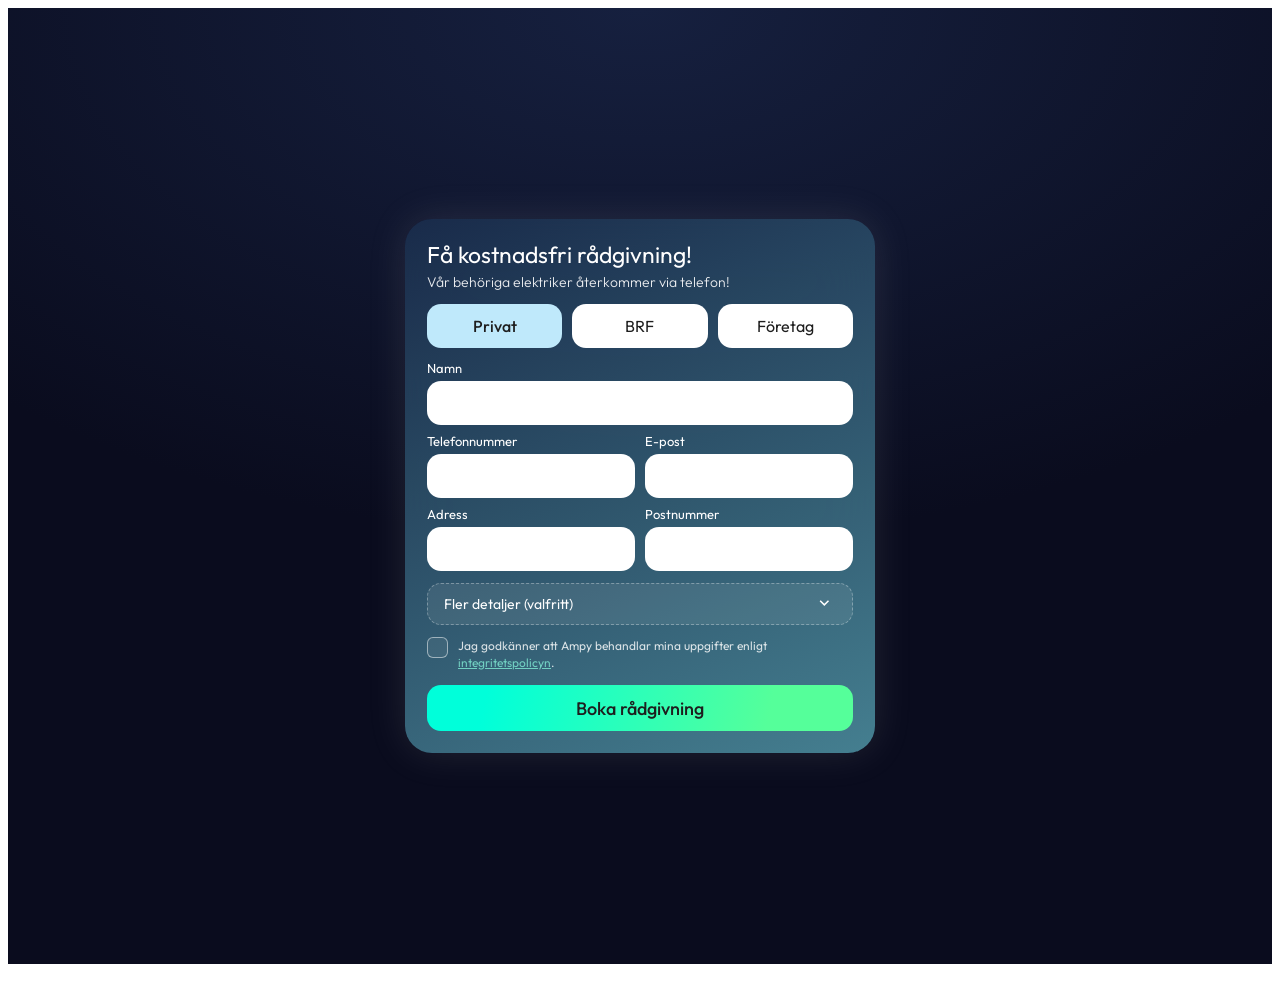
==== commit a0ab6166: "EFX: lås kundtyp från slug, ta bort segment-väljaren, återinför 'Elektriker för X'-tagg På EFX-sidor" ====
--- a/bricks/ampy-offert-form.html
+++ b/bricks/ampy-offert-form.html
@@ -108,10 +108,11 @@
   .aof .inp{height:44px;font-size:16px}
   .aof textarea.inp{height:62px}
   .aof .seg{gap:10px}
-  .aof .seg button{height:40px;font-size:16px}
+  .aof .seg button{height:44px;font-size:16px}
   .aof .gchip{padding:9px 13px;font-size:14px}
   .aof .consent{margin-top:12px}
   .aof .consent span{font-size:12px}
+  .aof .help{font-size:12px}
   .aof .btn{height:46px;font-size:18px;margin-top:14px}
   .aof .disc{margin-top:12px}
   .aof .disc>button{height:42px;font-size:14px}
@@ -205,10 +206,10 @@
     var useL=(st.seg===cfg.kundtyp)?cfg.orgLabel:null;var nm=st.seg==='brf'?(useL||'Föreningens namn'):(useL||'Företagsnamn');
     return fld(nm,'orgname','text',false)+'<div class="row2">'+fld('Kontaktperson','kontakt','text',false)+fld('Postnummer','postnr','num',false)+'</div><div class="row2">'+fld('Telefonnummer','telefon','tel',false)+fld('E-post','epost','email',false)+'</div>';
   }
-  function serviceSelect(cfg){var o=(st.seg==='privat')?PRIVAT_OPTS:(cfg.opts||ORG_OPTS);return '<div class="fld"><label class="l" for="aof-tj">Vad gäller arbetet?</label><select class="inp" id="aof-tj">'+o.map(function(x){return '<option>'+esc(x)+'</option>';}).join('')+'</select></div>';}
+  function serviceSelect(cfg){var o=(st.seg==='privat')?PRIVAT_OPTS:(cfg.opts||ORG_OPTS);return '<div class="fld"><label class="l" for="aof-tj">Vad gäller arbetet?</label><select class="inp" id="aof-tj" aria-describedby="aof-tj-h"><option value="">Välj vad det gäller</option>'+o.map(function(x){return '<option>'+esc(x)+'</option>';}).join('')+'</select><p class="help" id="aof-tj-h"></p></div>';}
   function tjanstBlock(cfg){
-    var isEFX=!!cfg.forLabel; /* Form 3 (EFX): ingen chip, "Vad gäller arbetet?" i huvudvyn */
-    var chip=isEFX?null:((cfg.ort&&cfg.ortWord)?(cfg.ortWord+' i '+cfg.ort):cfg.tjanstLocked?('Gäller: '+cfg.tjanst):null);
+    var isEFX=!!cfg.forLabel; /* Form 3 (EFX): kundtyp känd av sidan -> ingen segment-väljare; "Elektriker för X"-tagg + "Vad gäller arbetet?" */
+    var chip=isEFX?('Elektriker för '+cfg.forLabel):((cfg.ort&&cfg.ortWord)?(cfg.ortWord+' i '+cfg.ort):cfg.tjanstLocked?('Gäller: '+cfg.tjanst):null);
     var h=chip?'<div class="gchip"><svg class="ic" viewBox="0 0 24 24" fill="none" stroke="currentColor" stroke-width="2"><path d="M5 12l5 5L20 7"/></svg><span>'+esc(chip)+'</span></div>':'';
     if(cfg.ask&&isEFX)h+=serviceSelect(cfg);
     return h;
@@ -216,7 +217,7 @@
   function enrich(cfg){var isOrg=(st.seg!=='privat');var svc=(cfg.ask&&!cfg.forLabel)?serviceSelect(cfg):'';var org=isOrg?fld('Organisationsnummer','orgnr','num',true):'';var adress=isOrg?fld('Adress','adress','text',true):'';return svc+org+'<div class="fld"><label class="l" for="aof-beskriv">Beskriv uppdraget <span class="opt">(valfritt)</span></label><textarea class="inp" id="aof-beskriv"></textarea></div>'+adress+'<div class="fld"><label class="l" for="aof-tid">Tidsram <span class="opt">(valfritt)</span></label><select class="inp" id="aof-tid"><option value="">Välj tidsram</option><option>Inom 24 timmar</option><option>Inom 72 timmar</option><option>Om 1-2 veckor</option><option>Flexibelt</option></select></div><div class="fld"><label class="l" for="aof-bilder">Bilder <span class="opt">(valfritt)</span></label><label class="upload"><input type="file" id="aof-bilder" accept="image/*" multiple style="position:absolute;left:-9999px"><span>Ladda upp bilder</span></label></div>';}
   function formCard(cfg){
     return '<div class="card"><h1 class="title">Få kostnadsfri rådgivning!</h1><p class="subtitle">Vår behöriga elektriker återkommer via telefon!</p>'+
-      '<form novalidate><div class="group">'+seg()+'</div>'+
+      '<form novalidate>'+(cfg.forLabel?'':'<div class="group">'+seg()+'</div>')+
       '<div class="group">'+tjanstBlock(cfg)+requiredFields(cfg)+'</div>'+
       '<div class="disc" data-open="'+st.open+'"><button type="button" data-act="toggle" aria-expanded="'+st.open+'">Fler detaljer (valfritt)<svg class="chev ic" width="20" height="20" viewBox="0 0 24 24" fill="none" stroke="currentColor" stroke-width="1.8"><path d="M5 8l5 5 5-5"/></svg></button><div class="disc-body"><div class="group">'+enrich(cfg)+'</div></div></div>'+
       '<label class="consent"><input type="checkbox" id="aof-gdpr"><span>Jag godkänner att Ampy behandlar mina uppgifter enligt <a href="https://ampy.se/integritetspolicy" target="_blank" rel="noopener">integritetspolicyn</a>.</span></label><p class="help" id="aof-gdpr-h" style="margin-left:31px">Vi behöver ditt godkännande för att få kontakta dig.</p>'+
@@ -235,7 +236,7 @@
     snap();
     var cfg;try{cfg=resolve(rawPath);}catch(e){cfg={render:true,kundtyp:'privat',ask:true,vertical:'oklart',source:rawPath};}
     st.cfg=cfg;
-    if(cfg.kundtyp&&!st.segTouched)st.seg=cfg.kundtyp;
+    if(cfg.kundtyp&&(cfg.forLabel||!st.segTouched))st.seg=cfg.kundtyp; /* EFX: kundtyp är låst av sidan */
     try{
       if(!cfg.render){root.innerHTML=excludeCard(cfg);return;}
       if(st.error){root.innerHTML=errorCard();var eh=root.querySelector('.done h2');if(eh)eh.focus();return;}
@@ -248,12 +249,14 @@
   function val(id){var e=document.getElementById('aof-'+id);return e?e.value.trim():'';}
   function validate(){
     var ids=(st.seg==='privat')?['namn','telefon','epost','adress','postnr']:['orgname','kontakt','telefon','epost','postnr'];
+    if(st.cfg&&st.cfg.forLabel)ids.push('tj'); /* EFX: "Vad gäller arbetet?" syns i huvudvyn -> obligatorisk */
     var ok=true,first=null;
-    var MSG={namn:'Skriv ditt namn.',kontakt:'Skriv kontaktpersonens namn.',telefon:'Skriv ett telefonnummer vi kan nå dig på.',epost:'Skriv en giltig e-postadress.',adress:'Fyll i adressen.',postnr:'Postnummer ska vara fem siffror.',orgname:'Fyll i namnet.'};
+    var MSG={namn:'Skriv ditt namn.',kontakt:'Skriv kontaktpersonens namn.',telefon:'Skriv ett telefonnummer vi kan nå dig på.',epost:'Skriv en giltig e-postadress.',adress:'Fyll i adressen.',postnr:'Postnummer ska vara fem siffror.',orgname:'Fyll i namnet.',tj:'Välj vad det gäller.'};
     ids.forEach(function(id){var el=document.getElementById('aof-'+id);if(!el)return;var f=el.closest('.fld'),bad=false,v=el.value.trim();
       if(id==='postnr')bad=!/^\d{3}\s?\d{2}$/.test(v);
       else if(id==='telefon')bad=v.replace(/[\s\-()]/g,'').replace(/^\+46/,'0').replace(/\D/g,'').length<7;
       else if(id==='epost')bad=!/^[^@\s]+@[^@\s]+\.[^@\s]+$/.test(v);
+      else if(id==='tj')bad=!v;
       else bad=v.length<2;
       var h=document.getElementById('aof-'+id+'-h');if(h)h.textContent=bad?(MSG[id]||''):'';
       if(f)f.classList.toggle('err',bad);el.setAttribute('aria-invalid',bad?'true':'false');if(bad){ok=false;if(!first)first=el;}});
@@ -263,7 +266,7 @@
     return {ok:ok,first:first};
   }
   function buildPayload(){var cfg=st.cfg;var tjEl=document.getElementById('aof-tj');var tj=cfg.tjanstLocked?cfg.tjanst:(tjEl?tjEl.value:'');var tid=document.getElementById('aof-tid');var hp=document.getElementById('aof-company_url');var bi=document.getElementById('aof-bilder');
-    return {full_name:(st.seg==='privat'?val('namn'):val('kontakt')),phone_e164:toE164(val('telefon')),postal_code:val('postnr').replace(/\D/g,''),email:val('epost'),org_number:(st.seg!=='privat'&&val('orgnr')?val('orgnr').replace(/\D/g,''):null),org_name:(st.seg!=='privat'?val('orgname'):null),kundtyp:st.seg,vertical:cfg.vertical,tjanst_intresse:tj,bradska:(tid&&BRADSKA[tid.value])||null,beskrivning:val('beskriv')||null,street_address:val('adress')||null,bilder_count:(bi&&bi.files?bi.files.length:0),kallsida:cfg.source,source:'bricks',source_form:SOURCE_FORM,consent:true,policy_version:POLICY_VERSION,company_url:(hp?hp.value:'')};
+    return {full_name:(st.seg==='privat'?val('namn'):val('kontakt')),phone_e164:toE164(val('telefon')),postal_code:val('postnr').replace(/\D/g,''),email:val('epost'),org_number:(st.seg!=='privat'&&val('orgnr')?val('orgnr').replace(/\D/g,''):null),org_name:(st.seg!=='privat'?val('orgname'):null),kundtyp:st.seg,vertical:cfg.vertical,tjanst_intresse:tj||null,bradska:(tid&&BRADSKA[tid.value])||null,beskrivning:val('beskriv')||null,street_address:val('adress')||null,bilder_count:(bi&&bi.files?bi.files.length:0),kallsida:cfg.source,source:'bricks',source_form:SOURCE_FORM,consent:true,policy_version:POLICY_VERSION,company_url:(hp?hp.value:'')};
   }
   function submit(){
     if(st.sending)return;
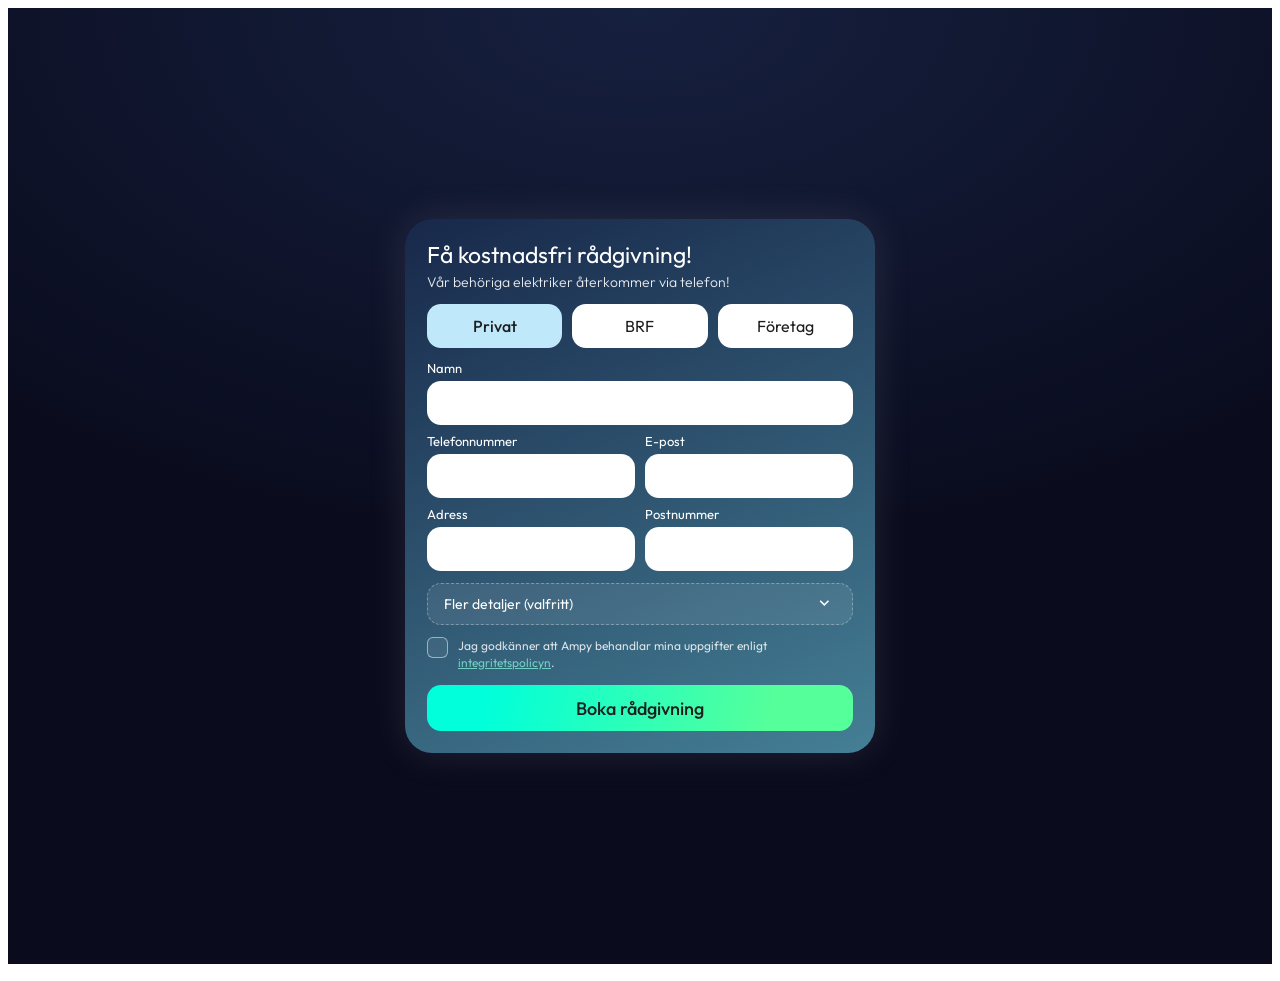
==== commit 67dd5644: "Produktionshärdning: 21 verifierade QA-fixar (38 bekräftade fynd, multi-agent-svep) BLOCKER: - PREVI" ====
--- a/bricks/ampy-offert-form.html
+++ b/bricks/ampy-offert-form.html
@@ -28,15 +28,19 @@
 <!-- PREVIEW ONLY — ta bort i produktion, self-hosta Outfit via @font-face nedan -->
 <link href="https://fonts.googleapis.com/css2?family=Outfit:wght@300;400;500;600&display=swap" rel="stylesheet">
 <style>
-/* @font-face{font-family:'Outfit';src:url('/wp-content/themes/ampy/fonts/Outfit.woff2') format('woff2-variations');font-weight:300 600;font-display:swap} */
-:root{--mid:#090b32;--sea:#5eb1bf;--neon1:#55ff9a;--neon2:#00ffda;--crystal:#b6f2ff;--lightblue:#bfe9fb;--teal:#00a991;--ink:#1e1e1e;--charcoal:#333;--gray:#b2b2b2;--white:#fff}
+@font-face{font-family:'Outfit';src:url('/wp-content/themes/ampy/fonts/Outfit.woff2') format('woff2-variations');font-weight:300 600;font-display:swap}
+/* [VERIFY PATH] Bekräfta woff2-sökvägen på Ampys tema (gissning ovan). Detta är en VARIABEL font (vikt 300–600).
+   Ship ANTINGEN denna variabelfil ELLER en @font-face per statisk vikt. När self-hostad verifierats: ta bort Google Fonts-länken ovan. */
+/* Palett-tokens scopade till komponenten (läcker EJ till :root/sajten) */
+.aof{--mid:#090b32;--sea:#5eb1bf;--neon1:#55ff9a;--neon2:#00ffda;--crystal:#b6f2ff;--lightblue:#bfe9fb;--teal:#00a991;--ink:#1e1e1e;--charcoal:#333;--gray:#b2b2b2;--white:#fff}
+/* PREVIEW ONLY — .aof-host är granskningsskalet; klistra EJ in i Bricks. I produktion ÄR Hero 2-sektionen bakgrunden. */
 .aof-host{min-height:100vh;display:flex;align-items:center;justify-content:center;padding:28px 18px;background:radial-gradient(120% 90% at 50% 0%,#16203f 0%,#0a0c1e 62%)}
 .aof *{box-sizing:border-box}
 .aof{width:100%;max-width:470px;font-family:'Outfit',system-ui,sans-serif}
-.aof .card{position:relative;border-radius:27px;padding:28px;color:var(--white);backdrop-filter:blur(30px);-webkit-backdrop-filter:blur(30px);box-shadow:0 0 38px rgba(181,181,181,.14)}
+.aof .card{position:relative;border-radius:27px;padding:28px;color:var(--white);background:var(--mid);backdrop-filter:blur(30px);-webkit-backdrop-filter:blur(30px);box-shadow:0 0 38px rgba(181,181,181,.14)}
 .aof .card::before{content:"";position:absolute;inset:0;border-radius:27px;background:linear-gradient(156.51deg,#090B32 -33%,#5EB1BF 111%);opacity:.76;z-index:0}
 .aof .card>*{position:relative;z-index:1}
-.aof .title{font-size:26px;line-height:1.25;font-weight:400;margin:0;white-space:nowrap}
+.aof .title{font-size:26px;line-height:1.25;font-weight:400;margin:0}
 .aof .subtitle{font-size:15px;line-height:1.3;font-weight:300;color:var(--white);margin:5px 0 0;opacity:.9}
 .aof form{margin:0}
 .aof .group{margin-top:16px}
@@ -49,6 +53,7 @@
 .aof label.l .req{font-size:12px;color:#7fe9d3;opacity:.9}
 .aof .inp{width:100%;height:48px;border:0;border-radius:14px;background:var(--white);color:var(--charcoal);font-family:inherit;font-size:17px;font-weight:400;padding:0 16px;outline:none;transition:box-shadow .15s}
 .aof textarea.inp{height:78px;padding:12px 16px;resize:none;line-height:1.4}
+/* select-pilen nedan är hårdkodad %23333333 == --charcoal (data-URI kan ej läsa CSS-var); håll i synk vid ev. retune */
 .aof select.inp{appearance:none;background-image:url("data:image/svg+xml;utf8,<svg xmlns='http://www.w3.org/2000/svg' width='22' height='22' fill='none' stroke='%23333333' stroke-width='1.6'><path d='M5 8l6 6 6-6'/></svg>");background-repeat:no-repeat;background-position:right 15px center}
 .aof .inp:focus{box-shadow:0 0 0 3px rgba(0,169,145,.5)}
 .aof .fld.err .inp{box-shadow:0 0 0 2px var(--teal)}
@@ -67,6 +72,7 @@
 .aof .consent input:focus-visible{box-shadow:0 0 0 3px rgba(0,169,145,.45)}
 .aof .consent span{font-size:12.5px;line-height:1.45;color:var(--white);opacity:.82}
 .aof .consent a{color:#7fe9d3}
+.aof .consent + .help{margin-left:31px}
 .aof .btn{width:100%;height:52px;border:0;border-radius:14px;font-family:inherit;font-size:19px;font-weight:500;cursor:pointer;display:flex;align-items:center;justify-content:center;gap:9px;transition:.18s;margin-top:18px}
 .aof .btn-primary{background:linear-gradient(282.84deg,var(--neon1) 20%,var(--neon2) 86%);color:var(--ink)}
 .aof .btn:disabled{opacity:.6;cursor:default}
@@ -118,6 +124,7 @@
   .aof .disc>button{height:42px;font-size:14px}
   .aof .upload{height:50px}
 }
+@media (prefers-reduced-motion:reduce){.aof *,.aof *::before,.aof *::after{transition:none!important}}
 </style>
 </head>
 <body>
@@ -130,12 +137,16 @@
   /* ===== DEV-INSTÄLLNINGAR ===== */
   var ENDPOINT='/wp-json/ampy/v1/lead';      /* TODO dev */
   var SOURCE_FORM=3;                          /* TODO dev: bekräfta kod */
-  var PREVIEW=true;                           /* prod: false */
+  /* PREVIEW = granskningsläge: visar payloaden istället för POST, och honorerar ?path. Härleds ur host så att
+     produktionsdomänen ampy.se ALDRIG kan hamna i preview (en bortglömd boolean får ej tappa leads på 165 sidor).
+     Endast file://, localhost/127.0.0.1 och *.github.io = preview. Staging på egen host kör skarp POST (önskat).
+     I produktion kan denna även hårdkodas till false. */
+  var PREVIEW=(location.protocol==='file:')||/^(localhost|127\.0\.0\.1|\[::1\])$/.test(location.hostname)||/\.github\.io$/.test(location.hostname);
   var POLICY_VERSION='ampy-privacy-2026-06';  /* TODO dev: bekräfta version */
 
   /* ===== HELPERS ===== */
   function esc(s){return String(s==null?'':s).replace(/[&<>"']/g,function(c){return {'&':'&amp;','<':'&lt;','>':'&gt;','"':'&quot;',"'":'&#39;'}[c];});}
-  function toE164(s){s=String(s||'').replace(/[\s\-()]/g,'');if(/^00/.test(s))s='+'+s.slice(2);else if(/^0/.test(s))s='+46'+s.slice(1);else if(/^46/.test(s))s='+'+s;return s;}
+  function toE164(s){s=String(s||'').replace(/[\s\-()]/g,'');if(/^00/.test(s))s='+'+s.slice(2);else if(/^0/.test(s))s='+46'+s.slice(1);else if(/^46/.test(s))s='+'+s;else if(/^\d/.test(s))s='+46'+s;return s;}
   function cap(s){return s.charAt(0).toUpperCase()+s.slice(1);}
 
   /* ===== TAXONOMI + MAPS (en diffbar källa) ===== */
@@ -170,12 +181,12 @@
     p='/'+p;
     if(/^\/eljour(\/|$)/.test(p)) return {render:false,kind:'eljour'};
     if(/^\/solcellsbatterier(\/|$)/.test(p)||/^\/laddboxar(\/|$)/.test(p)||/^\/batterilagring(\/|$)/.test(p)) return {render:false,kind:'produkt'};
-    if(UTIL.indexOf(p)>-1) return {render:false,kind:'utility'};
+    if(UTIL.some(function(u){return p===u||p.indexOf(u+'/')===0;})) return {render:false,kind:'utility'};
     var m;
     if((m=p.match(/^\/elservice\/([a-z0-9åäö-]+)$/))&&SERVICE[m[1]]) return {render:true,kundtyp:'privat',tjanst:SERVICE[m[1]],tjanstLocked:true,vertical:'service',source:p};
     if(p==='/elservice') return {render:true,kundtyp:'privat',ask:true,vertical:'service',source:p};
     var es=p.slice(1);
-    if(EFX[es]&&es.indexOf('/')===-1){var efx=EFX[es];return {render:true,kundtyp:efx.kundtyp,ask:true,opts:efx.opts,forLabel:FORLABEL[es],orgLabel:efx.orgLabel,vertical:efx.vertical,source:p};}
+    if(Object.prototype.hasOwnProperty.call(EFX,es)){var efx=EFX[es];return {render:true,kundtyp:efx.kundtyp,ask:true,opts:efx.opts,forLabel:FORLABEL[es],orgLabel:efx.orgLabel,vertical:efx.vertical,source:p};}
     if(m=p.match(/^\/laddbox\/([a-z0-9åäö-]+)$/)) return {render:true,kundtyp:'privat',tjanst:'Laddbox',tjanstLocked:true,ort:ortName(m[1]),ortWord:'Laddbox',vertical:'laddbox',source:p};
     if(m=p.match(/^\/elinstallation\/([a-z0-9åäö-]+)$/)) return {render:true,kundtyp:'privat',tjanst:'Elinstallation',tjanstLocked:true,ort:ortName(m[1]),ortWord:'Elinstallation',vertical:'service',source:p};
     if(m=p.match(/^\/elektriker\/([a-z0-9åäö-]+)$/)) return {render:true,kundtyp:'privat',ask:true,ort:ortName(m[1]),ortWord:'Elektriker',vertical:'service',source:p};
@@ -189,38 +200,46 @@
   var FIELDS=['namn','kontakt','telefon','postnr','epost','beskriv','adress','orgname','orgnr','tj','tid'];
   var root=document.getElementById('ampy-form-root');
   if(!root) return;
+  /* Idempotens + dubbletskydd: det globala elementet ska placeras EN gång per sida. Skulle Bricks rendera det
+     två gånger initieras bara det första; extra instanser göms (annars en synligt tom, trasig formulär-ruta). */
+  if(root.getAttribute('data-aof-init')==='1') return;
+  root.setAttribute('data-aof-init','1');
+  var _dupes=document.querySelectorAll('#ampy-form-root');
+  if(_dupes.length>1){for(var _i=1;_i<_dupes.length;_i++){_dupes[_i].setAttribute('aria-hidden','true');_dupes[_i].style.display='none';_dupes[_i].setAttribute('data-aof-init','1');}if(window.console&&console.warn)console.warn('[aof] dubbel #ampy-form-root dold — placera det globala elementet en gång per sida');}
   var qs=new URLSearchParams(location.search);
   var rawPath=(PREVIEW&&qs.get('path'))?qs.get('path'):(root.getAttribute('data-ampy-path')||location.pathname);
   try{rawPath=decodeURIComponent(rawPath);}catch(e){}
-  var st={seg:'privat',segTouched:false,open:false,done:false,error:false,sending:false,cfg:null,vals:{},gdpr:false,lastPayload:null};
+  var st={seg:'privat',segTouched:false,open:false,done:false,error:false,sending:false,cfg:null,vals:{},gdpr:false,files:[],lastPayload:null};
 
   function announce(msg){var l=document.getElementById('aof-live');if(l)l.textContent=msg;}
   function snap(){FIELDS.forEach(function(id){var e=document.getElementById('aof-'+id);if(e)st.vals[id]=e.value;});var g=document.getElementById('aof-gdpr');if(g)st.gdpr=g.checked;}
-  function fill(){FIELDS.forEach(function(id){var e=document.getElementById('aof-'+id);if(e&&st.vals[id]!=null)e.value=st.vals[id];});var g=document.getElementById('aof-gdpr');if(g)g.checked=!!st.gdpr;}
-
-  function fld(label,id,type,opt){var im=type==='tel'?' inputmode="tel"':(type==='num'?' inputmode="numeric"':'');var t=type==='num'?'text':type;var ac=(id==='namn'||id==='kontakt')?'name':id==='telefon'?'tel':id==='postnr'?'postal-code':id==='epost'?'email':'off';
-    return '<div class="fld"><label class="l" for="aof-'+id+'">'+esc(label)+(opt?' <span class="opt">(valfritt)</span>':'')+'</label><input class="inp" id="aof-'+id+'" type="'+t+'"'+im+' autocomplete="'+ac+'" aria-describedby="aof-'+id+'-h"><p class="help" id="aof-'+id+'-h"></p></div>';}
+  function fill(){FIELDS.forEach(function(id){var e=document.getElementById('aof-'+id);if(e&&st.vals[id]!=null)e.value=st.vals[id];});var g=document.getElementById('aof-gdpr');if(g)g.checked=!!st.gdpr;
+    var tjEl=document.getElementById('aof-tj');if(tjEl&&st.vals.tj&&tjEl.value!==st.vals.tj)tjEl.value=''; /* val som saknas i nya segmentets lista -> snäpp till platshållaren (dölj ej tyst) */
+    var bi=document.getElementById('aof-bilder');if(bi&&st.files&&st.files.length){try{var dt=new DataTransfer();st.files.forEach(function(f){dt.items.add(f);});bi.files=dt.files;}catch(e){}}}
+
+  function fld(label,id,type,opt,req){var im=type==='tel'?' inputmode="tel"':(type==='num'?' inputmode="numeric"':'');var t=type==='num'?'text':type;var ac=(id==='namn'||id==='kontakt')?'name':id==='telefon'?'tel':id==='postnr'?'postal-code':id==='epost'?'email':'off';
+    return '<div class="fld"><label class="l" for="aof-'+id+'">'+esc(label)+(opt?' <span class="opt">(valfritt)</span>':'')+'</label><input class="inp" id="aof-'+id+'" type="'+t+'"'+im+(req?' aria-required="true"':'')+' autocomplete="'+ac+'" aria-describedby="aof-'+id+'-h"><p class="help" id="aof-'+id+'-h"></p></div>';}
   function seg(){return '<div class="seg" role="radiogroup" aria-label="Kundtyp">'+['privat','brf','foretag'].map(function(k){var s=st.seg===k;return '<button type="button" role="radio" data-seg="'+k+'" aria-checked="'+s+'" tabindex="'+(s?'0':'-1')+'">'+SEG[k]+'</button>';}).join('')+'</div>';}
   function requiredFields(cfg){
-    if(st.seg==='privat') return fld('Namn','namn','text',false)+'<div class="row2">'+fld('Telefonnummer','telefon','tel',false)+fld('E-post','epost','email',false)+'</div><div class="row2">'+fld('Adress','adress','text',false)+fld('Postnummer','postnr','num',false)+'</div>';
+    if(st.seg==='privat') return fld('Namn','namn','text',false,true)+'<div class="row2">'+fld('Telefonnummer','telefon','tel',false,true)+fld('E-post','epost','email',false,true)+'</div><div class="row2">'+fld('Adress','adress','text',false,true)+fld('Postnummer','postnr','num',false,true)+'</div>';
     var useL=(st.seg===cfg.kundtyp)?cfg.orgLabel:null;var nm=st.seg==='brf'?(useL||'Föreningens namn'):(useL||'Företagsnamn');
-    return fld(nm,'orgname','text',false)+'<div class="row2">'+fld('Kontaktperson','kontakt','text',false)+fld('Postnummer','postnr','num',false)+'</div><div class="row2">'+fld('Telefonnummer','telefon','tel',false)+fld('E-post','epost','email',false)+'</div>';
-  }
-  function serviceSelect(cfg){var o=(st.seg==='privat')?PRIVAT_OPTS:(cfg.opts||ORG_OPTS);return '<div class="fld"><label class="l" for="aof-tj">Vad gäller arbetet?</label><select class="inp" id="aof-tj" aria-describedby="aof-tj-h"><option value="">Välj vad det gäller</option>'+o.map(function(x){return '<option>'+esc(x)+'</option>';}).join('')+'</select><p class="help" id="aof-tj-h"></p></div>';}
+    return fld(nm,'orgname','text',false,true)+'<div class="row2">'+fld('Kontaktperson','kontakt','text',false,true)+fld('Postnummer','postnr','num',false,true)+'</div><div class="row2">'+fld('Telefonnummer','telefon','tel',false,true)+fld('E-post','epost','email',false,true)+'</div>';
+  }
+  function serviceSelect(cfg,req){var o=(st.seg==='privat')?PRIVAT_OPTS:(cfg.opts||ORG_OPTS);return '<div class="fld"><label class="l" for="aof-tj">Vad gäller arbetet?</label><select class="inp" id="aof-tj"'+(req?' aria-required="true"':'')+' aria-describedby="aof-tj-h"><option value="">Välj vad det gäller</option>'+o.map(function(x){return '<option>'+esc(x)+'</option>';}).join('')+'</select><p class="help" id="aof-tj-h"></p></div>';}
   function tjanstBlock(cfg){
     var isEFX=!!cfg.forLabel; /* Form 3 (EFX): kundtyp känd av sidan -> ingen segment-väljare; "Elektriker för X"-tagg + "Vad gäller arbetet?" */
     var chip=isEFX?('Elektriker för '+cfg.forLabel):((cfg.ort&&cfg.ortWord)?(cfg.ortWord+' i '+cfg.ort):cfg.tjanstLocked?('Gäller: '+cfg.tjanst):null);
     var h=chip?'<div class="gchip"><svg class="ic" viewBox="0 0 24 24" fill="none" stroke="currentColor" stroke-width="2"><path d="M5 12l5 5L20 7"/></svg><span>'+esc(chip)+'</span></div>':'';
-    if(cfg.ask&&isEFX)h+=serviceSelect(cfg);
+    if(cfg.ask&&isEFX)h+=serviceSelect(cfg,true);
     return h;
   }
-  function enrich(cfg){var isOrg=(st.seg!=='privat');var svc=(cfg.ask&&!cfg.forLabel)?serviceSelect(cfg):'';var org=isOrg?fld('Organisationsnummer','orgnr','num',true):'';var adress=isOrg?fld('Adress','adress','text',true):'';return svc+org+'<div class="fld"><label class="l" for="aof-beskriv">Beskriv uppdraget <span class="opt">(valfritt)</span></label><textarea class="inp" id="aof-beskriv"></textarea></div>'+adress+'<div class="fld"><label class="l" for="aof-tid">Tidsram <span class="opt">(valfritt)</span></label><select class="inp" id="aof-tid"><option value="">Välj tidsram</option><option>Inom 24 timmar</option><option>Inom 72 timmar</option><option>Om 1-2 veckor</option><option>Flexibelt</option></select></div><div class="fld"><label class="l" for="aof-bilder">Bilder <span class="opt">(valfritt)</span></label><label class="upload"><input type="file" id="aof-bilder" accept="image/*" multiple style="position:absolute;left:-9999px"><span>Ladda upp bilder</span></label></div>';}
+  function enrich(cfg){var isOrg=(st.seg!=='privat');var svc=(cfg.ask&&!cfg.forLabel)?serviceSelect(cfg,false):'';var org=isOrg?fld('Organisationsnummer','orgnr','num',true):'';var adress=isOrg?fld('Adress','adress','text',true):'';return svc+org+'<div class="fld"><label class="l" for="aof-beskriv">Beskriv uppdraget <span class="opt">(valfritt)</span></label><textarea class="inp" id="aof-beskriv"></textarea></div>'+adress+'<div class="fld"><label class="l" for="aof-tid">Tidsram <span class="opt">(valfritt)</span></label><select class="inp" id="aof-tid"><option value="">Välj tidsram</option><option>Inom 24 timmar</option><option>Inom 72 timmar</option><option>Om 1-2 veckor</option><option>Flexibelt</option></select></div><div class="fld"><label class="l" for="aof-bilder">Bilder <span class="opt">(valfritt)</span></label><label class="upload"><input type="file" id="aof-bilder" accept="image/*" multiple style="position:absolute;left:-9999px"><span aria-hidden="true">Ladda upp bilder</span></label><p class="help" id="aof-bilder-note" style="display:block;opacity:.7">Byter du formulärtyp får du välja bilderna igen.</p></div>';}
   function formCard(cfg){
     return '<div class="card"><h1 class="title">Få kostnadsfri rådgivning!</h1><p class="subtitle">Vår behöriga elektriker återkommer via telefon!</p>'+
       '<form novalidate>'+(cfg.forLabel?'':'<div class="group">'+seg()+'</div>')+
       '<div class="group">'+tjanstBlock(cfg)+requiredFields(cfg)+'</div>'+
       '<div class="disc" data-open="'+st.open+'"><button type="button" data-act="toggle" aria-expanded="'+st.open+'">Fler detaljer (valfritt)<svg class="chev ic" width="20" height="20" viewBox="0 0 24 24" fill="none" stroke="currentColor" stroke-width="1.8"><path d="M5 8l5 5 5-5"/></svg></button><div class="disc-body"><div class="group">'+enrich(cfg)+'</div></div></div>'+
-      '<label class="consent"><input type="checkbox" id="aof-gdpr"><span>Jag godkänner att Ampy behandlar mina uppgifter enligt <a href="https://ampy.se/integritetspolicy" target="_blank" rel="noopener">integritetspolicyn</a>.</span></label><p class="help" id="aof-gdpr-h" style="margin-left:31px">Vi behöver ditt godkännande för att få kontakta dig.</p>'+
+      '<label class="consent"><input type="checkbox" id="aof-gdpr" aria-describedby="aof-gdpr-h"><span>Jag godkänner att Ampy behandlar mina uppgifter enligt <a href="https://ampy.se/integritetspolicy" target="_blank" rel="noopener">integritetspolicyn</a>.</span></label><p class="help" id="aof-gdpr-h">Vi behöver ditt godkännande för att få kontakta dig.</p>'+
       '<input type="text" class="hp" id="aof-company_url" name="company_url" tabindex="-1" autocomplete="off" aria-hidden="true">'+
       '<button type="button" class="btn btn-primary" data-act="submit">Boka rådgivning</button></form></div>';
   }
@@ -261,12 +280,12 @@
       var h=document.getElementById('aof-'+id+'-h');if(h)h.textContent=bad?(MSG[id]||''):'';
       if(f)f.classList.toggle('err',bad);el.setAttribute('aria-invalid',bad?'true':'false');if(bad){ok=false;if(!first)first=el;}});
     var gd=document.getElementById('aof-gdpr'),gh=document.getElementById('aof-gdpr-h');
-    if(gd&&!gd.checked){ok=false;if(gh)gh.style.display='block';if(!first)first=gd;}else if(gh){gh.style.display='none';}
+    if(gd){if(!gd.checked){ok=false;gd.setAttribute('aria-invalid','true');if(gh)gh.style.display='block';if(!first)first=gd;}else{gd.setAttribute('aria-invalid','false');if(gh)gh.style.display='none';}}
     if(!ok)announce('Kontrollera de markerade fälten.');
     return {ok:ok,first:first};
   }
   function buildPayload(){var cfg=st.cfg;var tjEl=document.getElementById('aof-tj');var tj=cfg.tjanstLocked?cfg.tjanst:(tjEl?tjEl.value:'');var tid=document.getElementById('aof-tid');var hp=document.getElementById('aof-company_url');var bi=document.getElementById('aof-bilder');
-    return {full_name:(st.seg==='privat'?val('namn'):val('kontakt')),phone_e164:toE164(val('telefon')),postal_code:val('postnr').replace(/\D/g,''),email:val('epost'),org_number:(st.seg!=='privat'&&val('orgnr')?val('orgnr').replace(/\D/g,''):null),org_name:(st.seg!=='privat'?val('orgname'):null),kundtyp:st.seg,vertical:cfg.vertical,tjanst_intresse:tj||null,bradska:(tid&&BRADSKA[tid.value])||null,beskrivning:val('beskriv')||null,street_address:val('adress')||null,bilder_count:(bi&&bi.files?bi.files.length:0),kallsida:cfg.source,source:'bricks',source_form:SOURCE_FORM,consent:true,policy_version:POLICY_VERSION,company_url:(hp?hp.value:'')};
+    return {full_name:(st.seg==='privat'?val('namn'):val('kontakt')),phone_e164:toE164(val('telefon')),postal_code:val('postnr').replace(/\D/g,''),email:val('epost'),org_number:(st.seg!=='privat'&&val('orgnr')?val('orgnr').replace(/\D/g,''):null),org_name:(st.seg!=='privat'?val('orgname'):null),kundtyp:st.seg,vertical:cfg.vertical,tjanst_intresse:tj||null,bradska:(tid&&BRADSKA[tid.value])||null,beskrivning:val('beskriv')||null,street_address:val('adress')||null,bilder_count:((bi&&bi.files&&bi.files.length)?bi.files.length:(st.files?st.files.length:0)),kallsida:cfg.source,source:'bricks',source_form:SOURCE_FORM,consent:true,policy_version:POLICY_VERSION,company_url:(hp?hp.value:'')};
   }
   function submit(){
     if(st.sending)return;
@@ -285,17 +304,25 @@
   root.addEventListener('click',function(e){
     var sb=e.target.closest('[data-seg]');if(sb){st.seg=sb.dataset.seg;st.segTouched=true;render();var a=root.querySelector('.seg [aria-checked="true"]');if(a)a.focus();return;}
     var a=e.target.closest('[data-act]');if(!a)return;var act=a.dataset.act;
-    if(act==='toggle'){st.open=!st.open;render();}
+    if(act==='toggle'){st.open=!st.open;var d=a.closest('.disc');if(d){d.setAttribute('data-open',st.open);a.setAttribute('aria-expanded',st.open);}else{render();}} /* flippa in-place (CSS sköter visning) -> fokus + valda bilder överlever */
     else if(act==='submit'){submit();}
     else if(act==='retry'){st.error=false;render();}
   });
   root.addEventListener('keydown',function(e){
     var t=e.target;
-    if(t&&t.getAttribute&&t.getAttribute('role')==='radio'&&['ArrowRight','ArrowLeft','ArrowUp','ArrowDown'].indexOf(e.key)>-1){
-      e.preventDefault();var order=['privat','brf','foretag'],i=order.indexOf(st.seg),d=(e.key==='ArrowRight'||e.key==='ArrowDown')?1:-1;
-      st.seg=order[(i+d+3)%3];st.segTouched=true;render();var a=root.querySelector('.seg [aria-checked="true"]');if(a)a.focus();
+    /* Enter i ett textfält = submit (implicit submission för tangentbord/skärmläsare). Select/textarea/checkbox exkluderas (saknar .inp eller är ej input). */
+    if(e.key==='Enter'&&t&&t.matches&&t.matches('input.inp')){e.preventDefault();submit();return;}
+    if(t&&t.getAttribute&&t.getAttribute('role')==='radio'){
+      if(['ArrowRight','ArrowLeft','ArrowUp','ArrowDown'].indexOf(e.key)>-1){
+        e.preventDefault();var order=['privat','brf','foretag'],i=order.indexOf(st.seg),d=(e.key==='ArrowRight'||e.key==='ArrowDown')?1:-1;
+        st.seg=order[(i+d+3)%3];st.segTouched=true;render();var a=root.querySelector('.seg [aria-checked="true"]');if(a)a.focus();
+      }else if(e.key==='Home'||e.key==='End'){
+        e.preventDefault();var ord=['privat','brf','foretag'];st.seg=(e.key==='Home')?ord[0]:ord[ord.length-1];st.segTouched=true;render();var b=root.querySelector('.seg [aria-checked="true"]');if(b)b.focus();
+      }
     }
   });
+  /* Bevara valda bilder i state (FileList kan ej återställas via .value efter en render) */
+  root.addEventListener('change',function(e){var f=e.target&&e.target.closest&&e.target.closest('#aof-bilder');if(f)st.files=Array.prototype.slice.call(f.files);});
   render();
 })();
 </script>
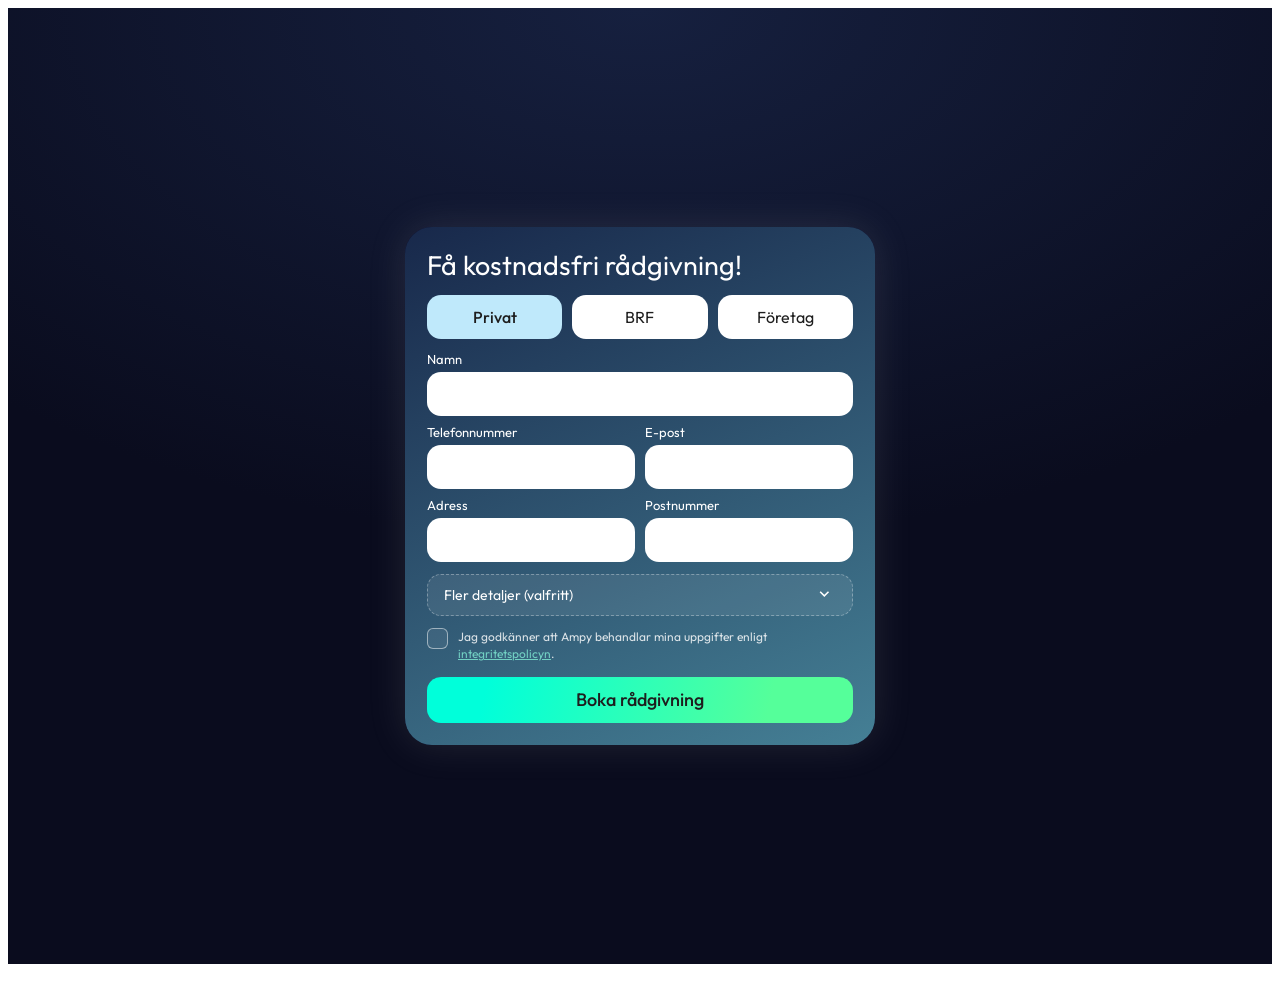
==== commit 95e4a434: "Header: ta bort stödraden, förstora rubriken (Variant 1) Owner-beslut: formuläret behåller allt UTOM" ====
--- a/bricks/ampy-offert-form.html
+++ b/bricks/ampy-offert-form.html
@@ -40,8 +40,7 @@
 .aof .card{position:relative;border-radius:27px;padding:28px;color:var(--white);background:var(--mid);backdrop-filter:blur(30px);-webkit-backdrop-filter:blur(30px);box-shadow:0 0 38px rgba(181,181,181,.14)}
 .aof .card::before{content:"";position:absolute;inset:0;border-radius:27px;background:linear-gradient(156.51deg,#090B32 -33%,#5EB1BF 111%);opacity:.76;z-index:0}
 .aof .card>*{position:relative;z-index:1}
-.aof .title{font-size:26px;line-height:1.25;font-weight:400;margin:0}
-.aof .subtitle{font-size:15px;line-height:1.3;font-weight:300;color:var(--white);margin:5px 0 0;opacity:.9}
+.aof .title{font-size:27px;line-height:1.25;font-weight:400;margin:0}
 .aof form{margin:0}
 .aof .group{margin-top:16px}
 .aof .fld{margin-top:10px}
@@ -105,8 +104,7 @@
 }
 @media (min-width:601px){
   .aof .card{padding:22px}
-  .aof .title{font-size:23px}
-  .aof .subtitle{font-size:14px;margin-top:4px}
+  .aof .title{font-size:27px}
   .aof .group{margin-top:12px}
   .aof .fld{margin-top:8px}
   .aof .row2{margin-top:8px}
@@ -235,7 +233,7 @@
   }
   function enrich(cfg){var isOrg=(st.seg!=='privat');var svc=(cfg.ask&&!cfg.forLabel)?serviceSelect(cfg,false):'';var org=isOrg?fld('Organisationsnummer','orgnr','num',true):'';var adress=isOrg?fld('Adress','adress','text',true):'';return svc+org+'<div class="fld"><label class="l" for="aof-beskriv">Beskriv uppdraget <span class="opt">(valfritt)</span></label><textarea class="inp" id="aof-beskriv"></textarea></div>'+adress+'<div class="fld"><label class="l" for="aof-tid">Tidsram <span class="opt">(valfritt)</span></label><select class="inp" id="aof-tid"><option value="">Välj tidsram</option><option>Inom 24 timmar</option><option>Inom 72 timmar</option><option>Om 1-2 veckor</option><option>Flexibelt</option></select></div><div class="fld"><label class="l" for="aof-bilder">Bilder <span class="opt">(valfritt)</span></label><label class="upload"><input type="file" id="aof-bilder" accept="image/*" multiple style="position:absolute;left:-9999px"><span aria-hidden="true">Ladda upp bilder</span></label><p class="help" id="aof-bilder-note" style="display:block;opacity:.7">Byter du formulärtyp får du välja bilderna igen.</p></div>';}
   function formCard(cfg){
-    return '<div class="card"><h1 class="title">Få kostnadsfri rådgivning!</h1><p class="subtitle">Vår behöriga elektriker återkommer via telefon!</p>'+
+    return '<div class="card"><h1 class="title">Få kostnadsfri rådgivning!</h1>'+
       '<form novalidate>'+(cfg.forLabel?'':'<div class="group">'+seg()+'</div>')+
       '<div class="group">'+tjanstBlock(cfg)+requiredFields(cfg)+'</div>'+
       '<div class="disc" data-open="'+st.open+'"><button type="button" data-act="toggle" aria-expanded="'+st.open+'">Fler detaljer (valfritt)<svg class="chev ic" width="20" height="20" viewBox="0 0 24 24" fill="none" stroke="currentColor" stroke-width="1.8"><path d="M5 8l5 5 5-5"/></svg></button><div class="disc-body"><div class="group">'+enrich(cfg)+'</div></div></div>'+
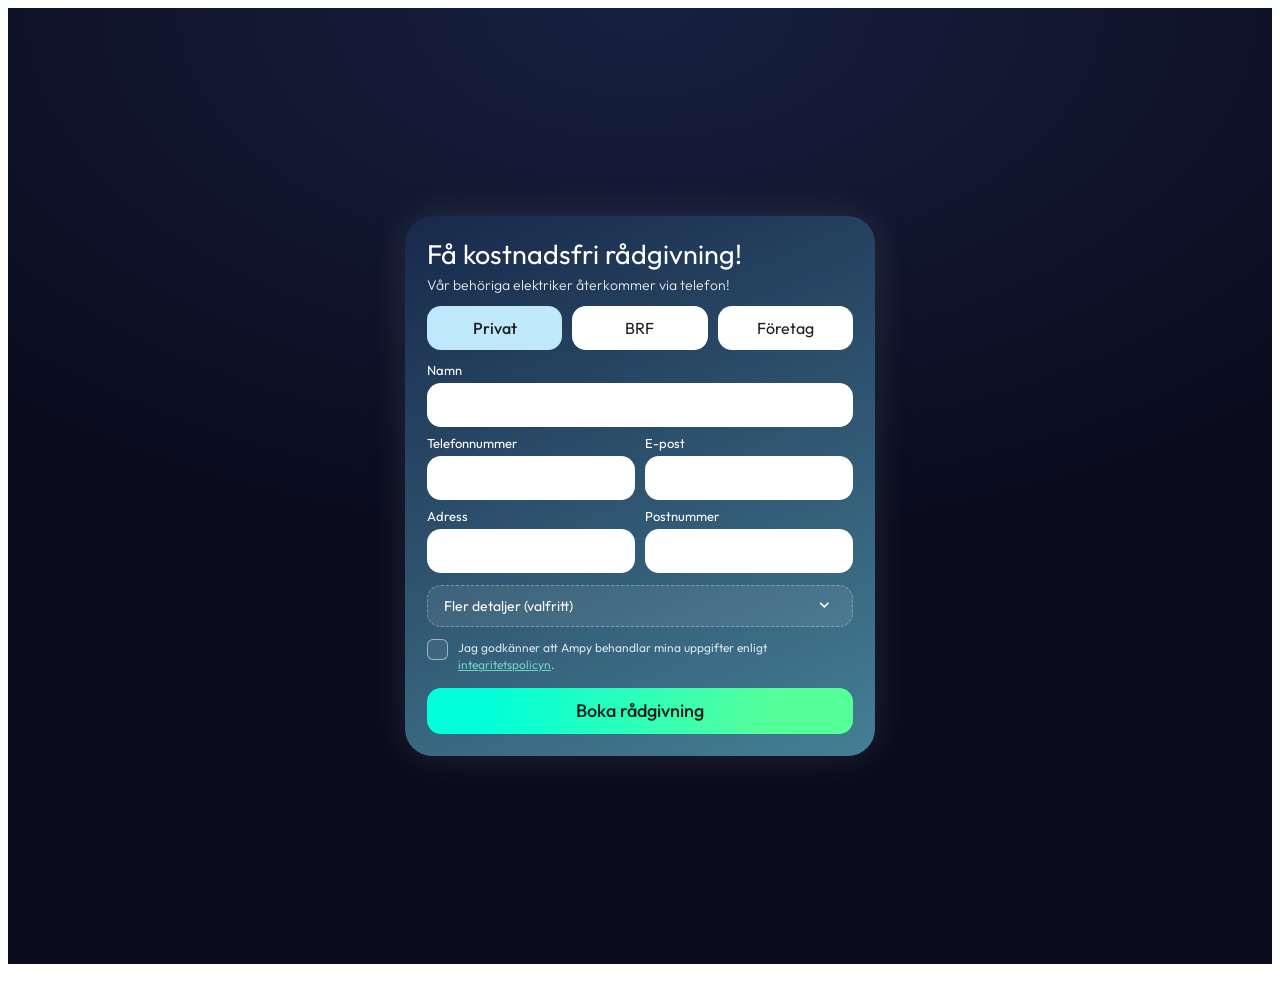
==== commit 18aca221: "Live-test: 27px-rubriken + stödraden (14px) återinsatt under den Owner vill se stor rubrik + gammal " ====
--- a/bricks/ampy-offert-form.html
+++ b/bricks/ampy-offert-form.html
@@ -41,6 +41,7 @@
 .aof .card::before{content:"";position:absolute;inset:0;border-radius:27px;background:linear-gradient(156.51deg,#090B32 -33%,#5EB1BF 111%);opacity:.76;z-index:0}
 .aof .card>*{position:relative;z-index:1}
 .aof .title{font-size:27px;line-height:1.25;font-weight:400;margin:0}
+.aof .subtitle{font-size:15px;line-height:1.3;font-weight:300;color:var(--white);margin:5px 0 0;opacity:.9}
 .aof form{margin:0}
 .aof .group{margin-top:16px}
 .aof .fld{margin-top:10px}
@@ -105,6 +106,7 @@
 @media (min-width:601px){
   .aof .card{padding:22px}
   .aof .title{font-size:27px}
+  .aof .subtitle{font-size:14px;margin-top:4px}
   .aof .group{margin-top:12px}
   .aof .fld{margin-top:8px}
   .aof .row2{margin-top:8px}
@@ -233,7 +235,7 @@
   }
   function enrich(cfg){var isOrg=(st.seg!=='privat');var svc=(cfg.ask&&!cfg.forLabel)?serviceSelect(cfg,false):'';var org=isOrg?fld('Organisationsnummer','orgnr','num',true):'';var adress=isOrg?fld('Adress','adress','text',true):'';return svc+org+'<div class="fld"><label class="l" for="aof-beskriv">Beskriv uppdraget <span class="opt">(valfritt)</span></label><textarea class="inp" id="aof-beskriv"></textarea></div>'+adress+'<div class="fld"><label class="l" for="aof-tid">Tidsram <span class="opt">(valfritt)</span></label><select class="inp" id="aof-tid"><option value="">Välj tidsram</option><option>Inom 24 timmar</option><option>Inom 72 timmar</option><option>Om 1-2 veckor</option><option>Flexibelt</option></select></div><div class="fld"><label class="l" for="aof-bilder">Bilder <span class="opt">(valfritt)</span></label><label class="upload"><input type="file" id="aof-bilder" accept="image/*" multiple style="position:absolute;left:-9999px"><span aria-hidden="true">Ladda upp bilder</span></label><p class="help" id="aof-bilder-note" style="display:block;opacity:.7">Byter du formulärtyp får du välja bilderna igen.</p></div>';}
   function formCard(cfg){
-    return '<div class="card"><h1 class="title">Få kostnadsfri rådgivning!</h1>'+
+    return '<div class="card"><h1 class="title">Få kostnadsfri rådgivning!</h1><p class="subtitle">Vår behöriga elektriker återkommer via telefon!</p>'+
       '<form novalidate>'+(cfg.forLabel?'':'<div class="group">'+seg()+'</div>')+
       '<div class="group">'+tjanstBlock(cfg)+requiredFields(cfg)+'</div>'+
       '<div class="disc" data-open="'+st.open+'"><button type="button" data-act="toggle" aria-expanded="'+st.open+'">Fler detaljer (valfritt)<svg class="chev ic" width="20" height="20" viewBox="0 0 24 24" fill="none" stroke="currentColor" stroke-width="1.8"><path d="M5 8l5 5 5-5"/></svg></button><div class="disc-body"><div class="group">'+enrich(cfg)+'</div></div></div>'+
